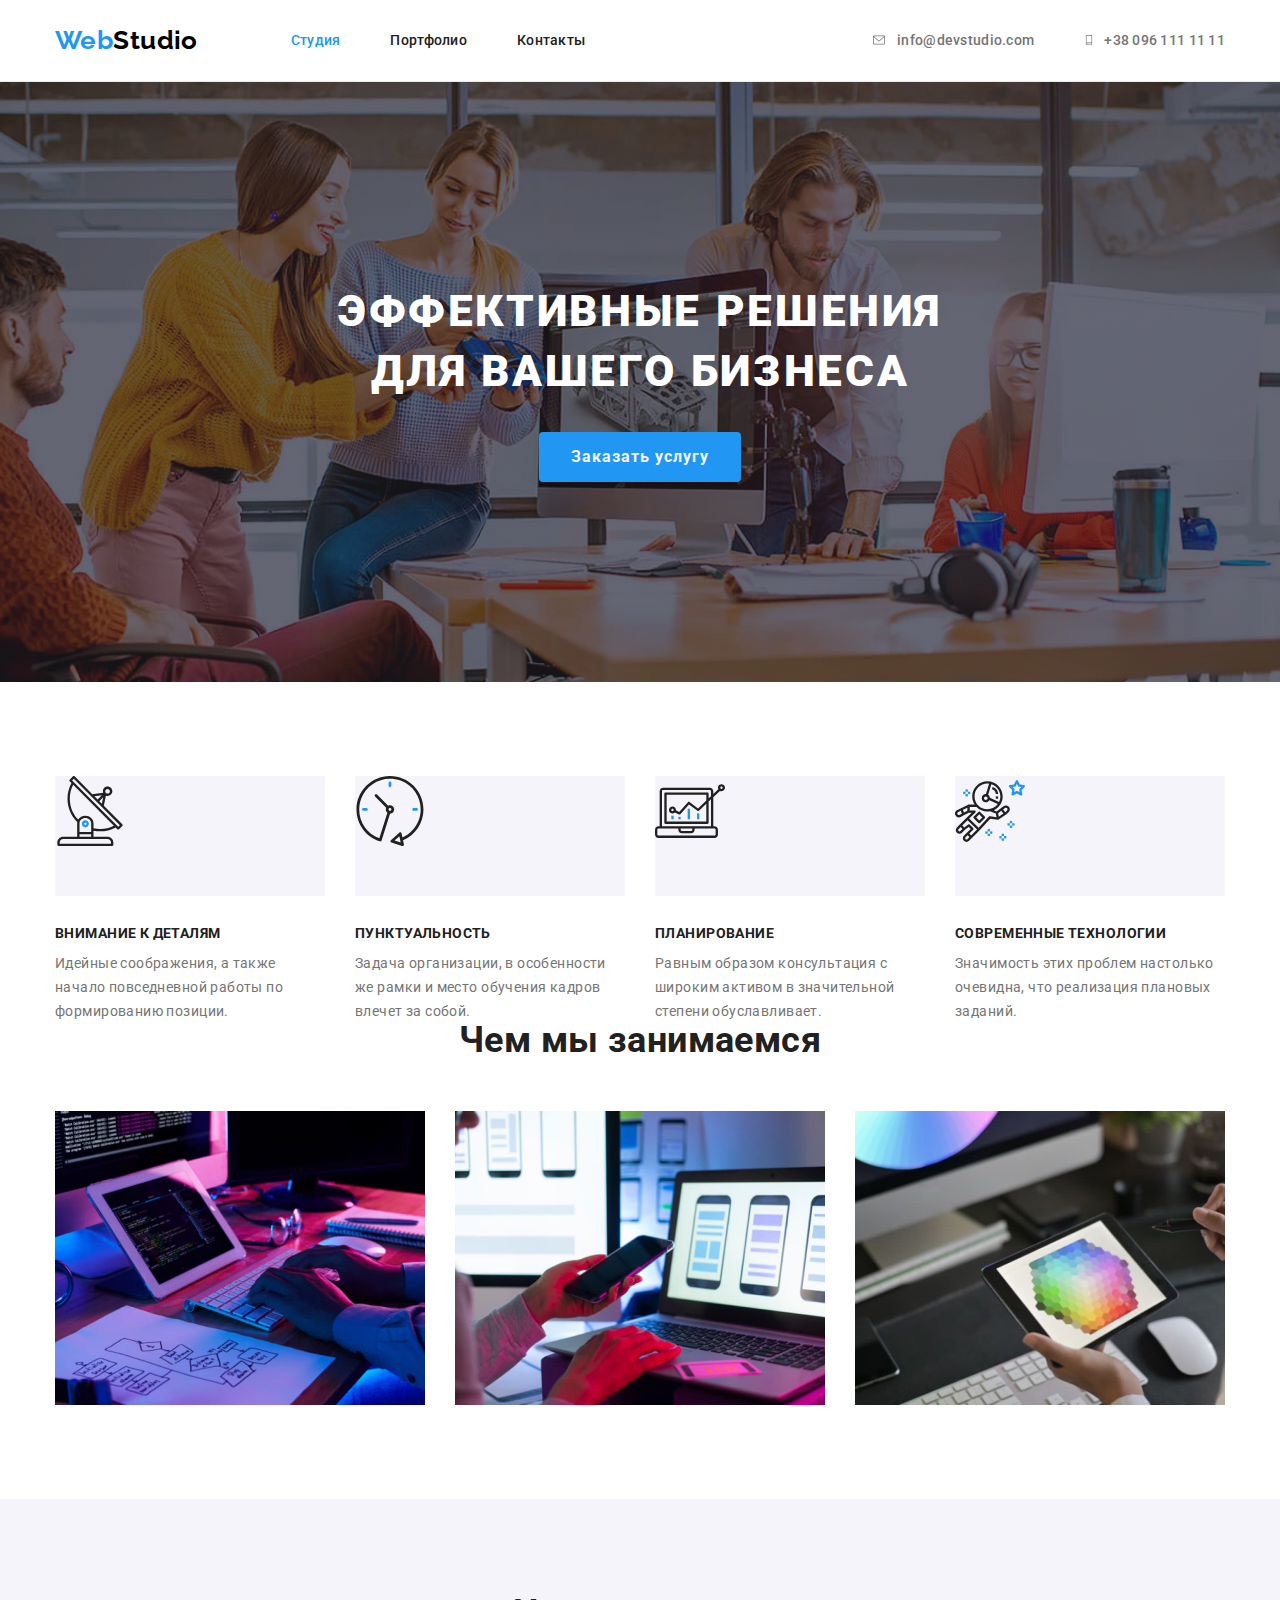
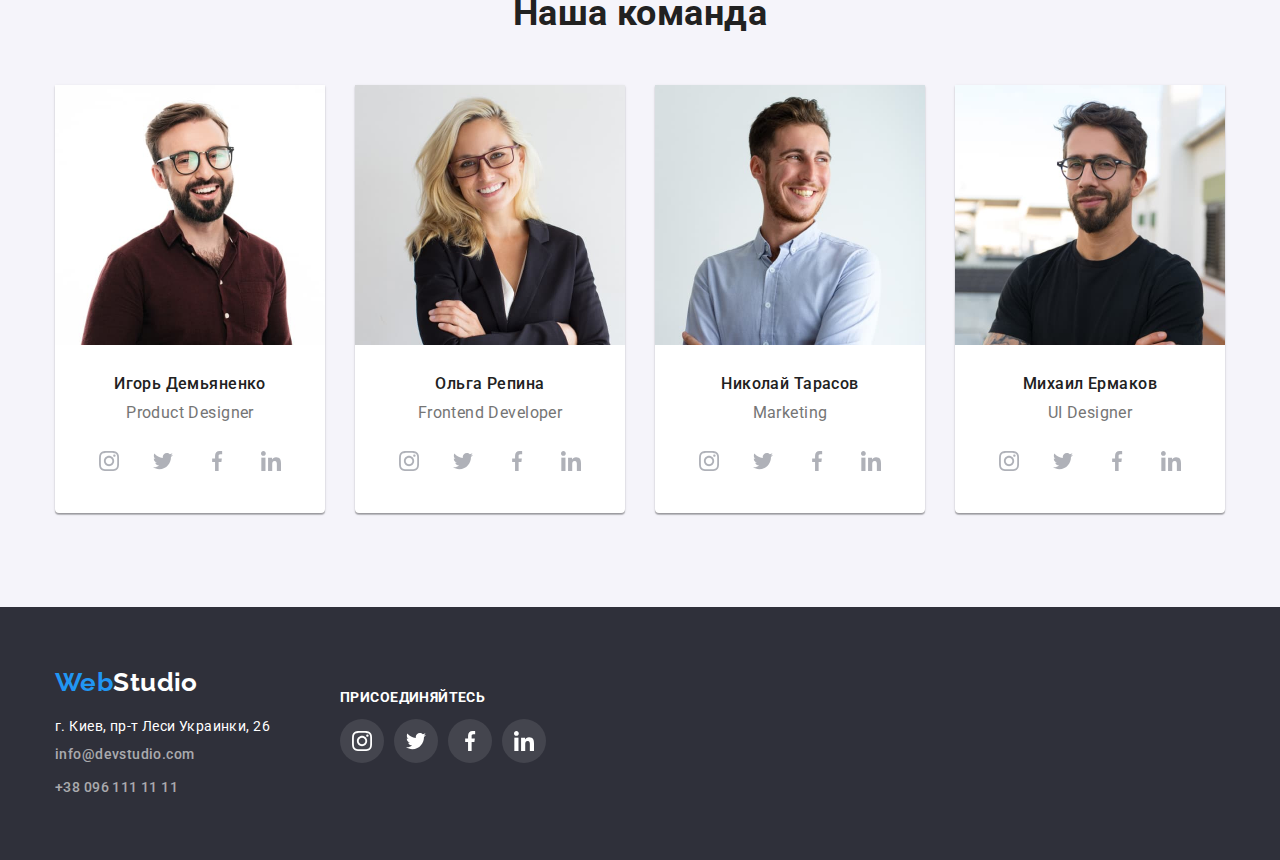
==== index.html @ 2928b344 "add footer social" ====
<!DOCTYPE html>
<html lang="ru">
  <head>
    <meta charset="UTF-8" />
    <meta http-equiv="X-UA-Compatible" content="IE=edge" />
    <meta name="viewport" content="width=device-width, initial-scale=1.0" />
    <title>WebStudio</title>
    <link rel="stylesheet" href="./css/modern-normalize.css" />
    <link rel="stylesheet" href="./css/styles.css" />
    <link rel="preconnect" href="https://fonts.googleapis.com" />
    <link rel="preconnect" href="https://fonts.gstatic.com" crossorigin />
    <link
      href="https://fonts.googleapis.com/css2?family=Raleway:wght@700&family=Roboto:wght@400;500;700;900&display=swap"
      rel="stylesheet"
    />
  </head>
  <body>
    <header class="header-section">
      <div class="header-container">
        <nav class="header-nav-site">
          <a class="main-logo" lang="en" href="./index.html"
            ><span class="logo-color">Web</span>Studio</a
          >
          <ul class="header-list nav-list list">
            <li class="nav-item">
              <a class="nav-link active" href="./index.html">Студия</a></li>
            <li class="nav-item">
              <a class="nav-link" href="./portfolio.html">Портфолио</a></li>
            <li class="nav-item">
              <a class="nav-link" href="">Контакты</a></li>
          </ul>
        </nav>
        <ul class="header-list contact-nav list">
          <li class="contact-item">
           
            <a class="contact-nav-link mail" href="mailto:info@devstudio.com"
              > <svg class="mail-item">
                <use class="mail-link" href="./images/icons.svg#envelope"></use>
              </svg>info@devstudio.com</a
            >
          </li>
          <li class="contact-item">
           
            <a class="contact-nav-link tel" href="tel:+380961111111"
              > <svg class="tel-item">
                <use class="tel-link" href="./images/icons.svg#smartphone"></use>
              </svg>+38 096 111 11 11</a
            >
          </li>
        </ul>
      </div>
    </header>
    <main>
      <section class="hero-section">
        <div class="container ">
          <h1 class="text-transform hero">
            Эффективные решения для вашего бизнеса
          </h1>
          <button class="hero-button" type="button">Заказать услугу</button>
        </div>
      </section>
      <section class="section">
         <div class="container section-description">
        
           <h2 class="visually-hidden">Особенности</h2>
           <ul class="description-item list-whot-can list">
            <li class="description-list icon-antena">
              <svg  class="description-item">
                <use class="description-icon" href="./images/icons.svg#antenna" width="70px" height="70px"></use>
              </svg>
              <h3 class="text-title">Внимание к деталям</h3>
              <p class="text-description icon-antena">
                Идейные соображения, а также начало повседневной работы по
                формированию позиции.
              </p>
            </li>
            <li class="description-list">
              <svg class="description-item">
                <use class="description-icon" href="./images/icons.svg#clock" width="70px" height="70px"></use>
              </svg class="description-item">
              <h3 class="text-title">Пунктуальность</h3>
              <p class="text-description">
                Задача организации, в особенности же рамки и место обучения
                кадров влечет за собой.
              </p>
            </li>
            <li class="description-list">
              <svg class="description-item">
                <use class="description-icon" href="./images/icons.svg#diagram" width="70px" height="70px"></use>
              </svg>
              <h3 class="text-title">Планирование</h3>
              <p class="text-description">
                Равным образом консультация с широким активом в значительной
                степени обуславливает.
              </p>
            </li>
            <li class="description-list">
              <svg class="description-item">
                <use class="description-icon" href="./images/icons.svg#astronaut" width="70px" height="70px"></use>
              </svg>
              <h3 class="text-title">Современные технологии</h3>
              <p class="text-description">
                Значимость этих проблем настолько очевидна, что реализация
                плановых заданий.
              </p>
            </li>
          </ul>
        </div>
      </section>
      <section class="section section-workcom">
          <div class="container">
        <h2 class="title-workcom title">Чем мы занимаемся</h2>
          <ul class="list-workcom list">
            <li>
              <img
                src="./images/about-programer.jpg"
                alt="программист работает в офисе"
                width="370"
                height="294"
              />
            </li>
            <li>
              <img
                src="./images/about-ui-designers.jpg"
                alt="веб-дизайнеры разрабатывают интерфейс для смартфонов"
                width="370"
                height="294"
              />
            </li>
            <li>
              <img
                src="./images/about-web-design.jpg"
                alt="веб-дизайнер выбирает цвет"
                width="370"
                height="294"
              />
            </li>
          </ul>
        </div>
      </section>
      <section class="section section-command">
        <div class="container">
          <h2 class="title-workcom title">Наша команда</h2>
          <ul class="list-workcom list">
            <li class="workcom">
              <img
                src="./images/Igor-Demyanenko.jpg"
                alt="Игорь Демьяненко - Дизайнер продукта"
                width="270"
                height="260"
              />
              <div class="name-prof">
                <h3 class="name">Игорь Демьяненко</h3>
                <p class="prof" lang="en">Product Designer</p>
                <ul class="social-list">
                  <li class="social-lis-items list">
                    <a href="http://instagram.com" class="social-list-link">
                      <svg class="social-list-icon">
                        <use href="./images/icons.svg#instagram">
                        </use>
                      </svg>
                    </a>
                  </li>
                  <li class="social-lis-items list">
                    <a href="http://twitter.com" class="social-list-link">
                      <svg class="social-list-icon">
                        <use href="./images/icons.svg#twitter"></use>
                      </svg>
                    </a>
                  </li>
                  <li class="social-lis-items list">
                    <a href="http://facebook.com" class="social-list-link">
                      <svg class="social-list-icon">
                        <use href="./images/icons.svg#facebook"></use>
                      </svg>
                    </a>
                  </li>
                  <li class="social-lis-items list">
                    <a href="http://linkedin.com" class="social-list-link">
                      <svg class="social-list-icon">
                        <use href="./images/icons.svg#linkedin"></use>
                      </svg>
                    </a>
                  </li>
                </ul>
              </div>
            </li>
            <li class="workcom">
              <img
                src="./images/Olga-Repina.jpg"
                alt="Ольга Репина - Фронтенд-разработчик"
                width="270"
                height="260"
              />
              <div class="name-prof">
                <h3 class="name">Ольга Репина</h3>
                <p class="prof" lang="en">Frontend Developer</p>
                <ul class="social-list">
                  <li class="social-lis-items list">
                    <a href="http://instagram.com" class="social-list-link">
                      <svg class="social-list-icon">
                        <use href="./images/icons.svg#instagram">
                        </use>
                      </svg>
                    </a>
                  </li>
                  <li class="social-lis-items list">
                    <a href="http://twitter.com" class="social-list-link">
                      <svg class="social-list-icon">
                        <use href="./images/icons.svg#twitter"></use>
                      </svg>
                    </a>
                  </li>
                  <li class="social-lis-items list">
                    <a href="http://facebook.com" class="social-list-link">
                      <svg class="social-list-icon">
                        <use href="./images/icons.svg#facebook"></use>
                      </svg>
                    </a>
                  </li>
                  <li class="social-lis-items list">
                    <a href="http://linkedin.com" class="social-list-link">
                      <svg class="social-list-icon">
                        <use href="./images/icons.svg#linkedin"></use>
                      </svg>
                    </a>
                  </li>
                </ul>
              </div>
            </li>
            <li class="workcom">
              <img
                src="./images/Nikolai-Tarasov.jpg"
                alt="Николай Тарасов - Маркетинг"
                width="270"
                height="260"
              />
              <div class="name-prof">
                <h3 class="name">Николай Тарасов</h3>
                <p class="prof" lang="en">Marketing</p>
                <ul class="social-list">
                  <li class="social-lis-items list">
                    <a href="http://instagram.com" class="social-list-link">
                      <svg class="social-list-icon">
                        <use href="./images/icons.svg#instagram">
                        </use>
                      </svg>
                    </a>
                  </li>
                  <li class="social-lis-items list">
                    <a href="http://twitter.com" class="social-list-link">
                      <svg class="social-list-icon">
                        <use href="./images/icons.svg#twitter"></use>
                      </svg>
                    </a>
                  </li>
                  <li class="social-lis-items list">
                    <a href="http://facebook.com" class="social-list-link">
                      <svg class="social-list-icon">
                        <use href="./images/icons.svg#facebook"></use>
                      </svg>
                    </a>
                  </li>
                  <li class="social-lis-items list">
                    <a href="http://linkedin.com" class="social-list-link">
                      <svg class="social-list-icon">
                        <use href="./images/icons.svg#linkedin"></use>
                      </svg>
                    </a>
                  </li>
                </ul>
              </div>
            </li>
            <li class="workcom">
              <img
                src="./images/Mikhail-Ermakov.jpg"
                alt="Михаил Ермаков - Дизайнер пользовательского интерфейса "
                width="270"
                height="260"
              />
              <div class="name-prof">
                <h3 class="name">Михаил Ермаков</h3>
                <p class="prof" lang="en">UI Designer</p>
                <ul class="social-list">
                  <li class="social-list-items list">
                    <a href="http://instagram.com" class="social-list-link">
                      <svg class="social-list-icon">
                        <use href="./images/icons.svg#instagram">
                        </use>
                      </svg>
                    </a>
                  </li>
                  <li class="social-list-items list">
                    <a href="http://twitter.com" class="social-list-link">
                      <svg class="social-list-icon">
                        <use href="./images/icons.svg#twitter"></use>
                      </svg>
                    </a>
                  </li>
                  <li class="social-list-items list">
                    <a href="http://facebook.com" class="social-list-link">
                      <svg class="social-list-icon">
                        <use href="./images/icons.svg#facebook"></use>
                      </svg>
                    </a>
                  </li>
                  <li class="social-list-items list">
                    <a href="http://linkedin.com" class="social-list-link">
                      <svg class="social-list-icon">
                        <use href="./images/icons.svg#linkedin"></use>
                      </svg>
                    </a>
                  </li>
                </ul>
              </div>
            </li>
          </ul>
        </div>
      </section>
    </main>
    <footer class="footer-section">
      <div class="container footer-container">
        <div class="footer-contact" >
          <a class="footer-logo" lang="en" href="./index.html"
          ><span class="logo-color">Web</span>Studio</a>
           <address class="contact">
             <ul class="list">
              <li class="footer-contact-item">
              <a
                class="gps-footer-link"
                href="https://goo.gl/maps/VRm5s5utbLu2678L6"
                target="_blank"
                rel="noopener nofollow noreferrer"
                >г. Киев, пр-т Леси Украинки, 26</a>
              </li>
            <li class="footer-contact-item">
              <a class="contact-footer-link" href="mailto:info@devstudio.com"
                >info@devstudio.com</a
              >
            </li>
            <li class="footer-contact-item">
              <a class="contact-footer-link" href="tel:+380961111111"
                >+38 096 111 11 11</a
              >
            </li>
          </ul>
        </address>
        </div>
        <div class="footer-conect">
         <p class="footer-conect-title">присоединяйтесь</p>
         <ul class="footer-social-list">
          <li class="social-list-items list">
            <a href="http://instagram.com" class="footer-social-list-link">
              <svg class="social-list-icon">
                <use href="./images/icons.svg#instagram">
                </use>
              </svg>
            </a>
          </li>
          <li class="social-list-items list">
            <a href="http://twitter.com" class="footer-social-list-link">
              <svg class="social-list-icon">
                <use href="./images/icons.svg#twitter"></use>
              </svg>
            </a>
          </li>
          <li class="social-list-items list">
            <a href="http://facebook.com" class="footer-social-list-link">
              <svg class="social-list-icon">
                <use href="./images/icons.svg#facebook"></use>
              </svg>
            </a>
          </li>
          <li class="social-lits-items list">
            <a href="http://linkedin.com" class="footer-social-list-link">
              <svg class="social-list-icon">
                <use href="./images/icons.svg#linkedin"></use>
              </svg>
            </a>
          </li>
         </ul>
        </div>
      </div>
    </footer>
  </body>
</html>
---- css/styles.css ----
:root {
  /*Fonts*/
  --main-font-family: "Roboto", sans-serif;

  /*Colors*/
  --main-dark-color: #000;
  --main-light-color: #fff;
  --current-color: #2196f3;
  --main-color: #757575;
  --secondary-color: #212121;
  --background-dark-color: #2f303a;
  --background-light-color: #e5e5e5;
  --backgronud-button-color: #f5f4fa;
  --button-hero-hover-color: #188ce8;
  --header-border-color: #ececec;
  --social-icon-color: #afb1b8;
}

body {
  font-family: var(--main-font-family);
  font-size: 14px;
  letter-spacing: 0.03em;
  color: var(--main-color);
  background-color: var(--main-light-color);
}

h1,
h2,
h3,
h4,
h5,
h6,
p {
  margin: 0;
}

img {
  display: block;
  max-width: 100%;
  height: auto;
}

address {
  font-style: normal;
}

/* li {
  list-style: none;
} */

.list {
  list-style: none;
  padding-left: 0px;
  margin: 0;
}

a {
  text-decoration: none;
  color: inherit;
}

.container {
  width: 1200px;
  padding-left: 15px;
  padding-right: 15px;
  margin: 0 auto;
}

.section {
  padding-top: 94px;
  padding-bottom: 94px;
}

h1 {
  color: var(--main-light-color);
  font-weight: 900;
  font-size: 44px;
  line-height: 1.36;
}

button {
  padding: 6px 22px;
  font-weight: 500;
  font-size: 16px;
  line-height: 1.62;
  letter-spacing: 0.03em;
  border: none;
  background-color: var(--backgronud-button-color);
  border-radius: 4px;
  cursor: pointer;
}

.button:hover,
.button:focus {
  color: var(--main-light-color);
  background-color: var(--current-color);
  box-shadow: 0px 3px 1px rgba(0, 0, 0, 0.1), 0px 1px 2px rgba(0, 0, 0, 0.08),
    0px 2px 2px rgba(0, 0, 0, 0.12);
}

.header-container {
  display: flex;
  flex-direction: row;
  text-align: center;
  align-items: center;
  width: 1200px;
  padding-left: 15px;
  padding-right: 15px;
  margin: 0 auto;
}

.nav-link {
  font-weight: 500;
  line-height: 1.14;
  letter-spacing: 0.02em;
  color: var(--secondary-color);
}

.nav-item + .nav-item {
  margin-left: 50px;
}

.nav-link:hover,
.nav-link:focus {
  color: var(--current-color);
}

.active {
  color: var(--current-color);
}
.contact-nav-link {
  display: flex;
  align-items: center;
  font-weight: 500;
  line-height: 1.14;
  letter-spacing: 0.02em;
  color: var(--main-color);
}

.contact-nav-link:hover,
.contact-nav-link:focus {
  color: var(--current-color);
}

.mail-item {
  fill: currentcolor;
  width: 16px;
  height: 12px;
}

.mail-item {
  fill: currentColor;
  width: 16px;
  height: 12px;
  margin-right: 10px;
}

.tel-link {
}

.tel-item {
  fill: currentColor;
  width: 10px;
  height: 12px;
  margin-right: 10px;
}

.contact-footer-link {
  font-weight: 500;
  line-height: 1.71;
  color: rgba(255, 255, 255, 0.6);
}

.contact-footer-link:hover,
.contact-footer-link:focus {
  color: var(--current-color);
  fill: var(--current-color);
}

.header-nav-site {
  margin-right: auto;
  display: flex;
  align-items: center;
}

.contact-nav {
  display: flex;
  flex-direction: row;
}

.main-logo {
  color: var(--main-dark-color);
  font-family: "Raleway";
  font-style: normal;
  font-size: 26px;
  font-weight: 700;
  line-height: 1.19;
  text-align: center;
  padding: 0;
  margin-right: 93px;
}

.contact-item {
  /* display: flex;
   */
}

.contact-item + .contact-item {
  margin-left: 50px;
}

.footer-logo {
  font-family: "Raleway";
  font-style: normal;
  font-weight: 700;
  font-size: 26px;
  line-height: 1.19;
  color: var(--main-light-color);
  display: block;
  margin-bottom: 20px;
}

.footer-contact-item {
  display: block;
}

.footer-contact-item:not(:last-child) {
  margin-bottom: 9px;
}

.logo-color {
  color: var(--current-color);
  text-align: center;
  padding: 0;
}

.list-whot-can {
  display: flex;
  flex-direction: row;
}

.portfolio-item {
  width: 370px;
  border: 1px solid rgba(238, 238, 238, 1);
}

.hero-button {
  min-width: 200px;
  font-weight: 700;
  line-height: 1.88;
  letter-spacing: 0.06em;
  padding: 10px 32px;
  color: var(--backgronud-button-color);
  background-color: var(--current-color);
  box-shadow: 0px 4px 4px rgba(0, 0, 0, 0.15);
  outline: 0;
}

.hero-button:hover,
.hero-button:focus {
  color: var(--main-dark-color);
  background-color: var(--button-hero-hover-color);
}

.header-list {
  display: flex;
  align-items: center;
  justify-content: center;
  padding-top: 32px;
  padding-bottom: 32px;
}

.description-item {
  display: flex;
  gap: 30px;
  width: 270px;
  height: 120px;
  background-color: #f5f4fa;
  margin-bottom: 30px;
}

.list-workcom {
  display: flex;
  gap: 30px;
}

.list-work {
  display: flex;
  flex-wrap: wrap;
  gap: 30px;
  /* margin: 0;
  padding: 0;
  
  background-color: var(--main-light-color); */
}

.gps-footer-link {
  display: block;
  margin-bottom: 9px;
  color: var(--main-light-color);
}

.gps-footer-link:hover,
.gps-footer-link:focus {
  color: var(--current-color);
}

.text-title {
  font-weight: 700;
  font-size: 14px;
  line-height: 1.14;
  text-transform: uppercase;
  color: var(--secondary-color);
  margin-bottom: 10px;
}

.text-description {
  font-weight: 400;
  font-size: 14px;
  line-height: 1.71;
  color: var(--main-color);
}

.description-list {
  display: block;
  gap: 30px;
}

.text-transform {
  text-transform: uppercase;
}

.title-workcom {
  font-weight: 700;
  font-size: 36px;
  line-height: 1.16;
  color: var(--secondary-color);
  text-align: center;
}

.hero {
  width: 696px;
  margin: 0 auto;
  margin-bottom: 30px;
  font-weight: 900;
  font-size: 44px;
  line-height: 1.36;
  letter-spacing: 0.06em;
  text-align: center;
}

.hero-section {
  padding-top: 200px;
  padding-bottom: 200px;
  background-color: var(--background-dark-color);
  text-align: center;
  background-color: #c4c4c4;
  background-image: linear-gradient(
      rgba(47, 48, 58, 0.4),
      rgba(47, 48, 58, 0.4)
    ),
    url(../images/hero-img.jpg);
  background-position: center;
  background-repeat: no-repeat;
  background-clip: padding-box;
  background-size: 1600px 600px;
}

.header-section {
  border-bottom: 1px solid var(--header-border-color);
}

.section-workcom {
  padding-top: 0px;
}

.list-buttons {
  margin-top: 0;
  margin-left: auto;
  margin-right: auto;
  padding: 0;
  margin-bottom: 50px;
  gap: 8px;
  display: flex;
  justify-content: center;
}

.description-icon {
  /* width: 270px;
height: 120px; */
  align-items: center;
}

.section-work {
  background-color: var(--main-light-color);
}

.section-command {
  background-color: var(--backgronud-button-color);
}

.footer-section {
  display: flex;
  padding: 60px 0;
  background-color: var(--background-dark-color);
}

.name {
  margin-bottom: 10px;
  font-weight: 500;
  font-size: 16px;
  line-height: 1.18;
  color: var(--secondary-color);
}

.prof {
  font-weight: 400;
  font-size: 16px;
  line-height: 1.18;
  color: var(--main-color);
  margin-bottom: 16px;
}

.name-prof {
  padding-top: 30px;
  padding-bottom: 30px;
  text-align: center;
}

.social-list {
  display: flex;
  justify-content: center;
  gap: 10px;
  padding-left: 0;
}

.social-list-icon {
  width: 20px;
  height: 20px;
}

.social-list-link {
  display: flex;
  align-items: center;
  justify-content: center;
  width: 44px;
  height: 44px;
  border-radius: 50%;
  fill: var(--social-icon-color);
  background-color: #ffffff;
}

.social-list-link:hover,
.social-list-link:focus,
.footer-social-list-link:hover,
.footer-social-list-link:focus  {
  fill: var(--main-light-color);
  background-color: var(--current-color);
}

.visually-hidden {
  position: absolute;
  width: 1px;
  height: 1px;
  margin: -1px;
  border: 0;
  padding: 0;

  white-space: nowrap;
  clip-path: inset(100%);
  clip: rect(0 0 0 0);
  overflow: hidden;
}

.portfolio-content {
  padding: 20px 24px;
}

.portfolio-title {
  margin-bottom: 4px;
  font-weight: 700;
  font-size: 18px;
  letter-spacing: 0.06em;
  line-height: 2;
  color: var(--secondary-color);
}

.portfolio-name {
  font-weight: 400;
  font-size: 16px;
  line-height: 1.88;
  color: var(--main-color);
}

.contact {
  font-style: normal;
}

.title {
  margin-bottom: 50px;
}

.workcom {
  width: 270px;
  background: #ffffff;
  /* material shadow v1 */

  box-shadow: 0px 1px 3px rgba(0, 0, 0, 0.12), 0px 1px 1px rgba(0, 0, 0, 0.14),
    0px 2px 1px rgba(0, 0, 0, 0.2);
  border-radius: 0px 0px 4px 4px;
}

.footer-conect {
  display: block;
}

.footer-conect-title {
  text-transform: uppercase;
  color: var(--main-light-color);
  font-weight: 700;
  letter-spacing: 0.03em;
}

.footer-social-list {
  display: flex;
  gap: 10px;
  padding: 0;
}

.footer-container {
  display: flex;
  align-items: center;
}
.footer-contact {
  margin-right: 70px;

}
.footer-social-list-link {
  display: flex;
  align-items: center;
  justify-content: center;
  width: 44px;
  height: 44px;
  border-radius: 50%;
  fill: var(--main-light-color);
  background: rgba(255, 255, 255, 0.1);
}
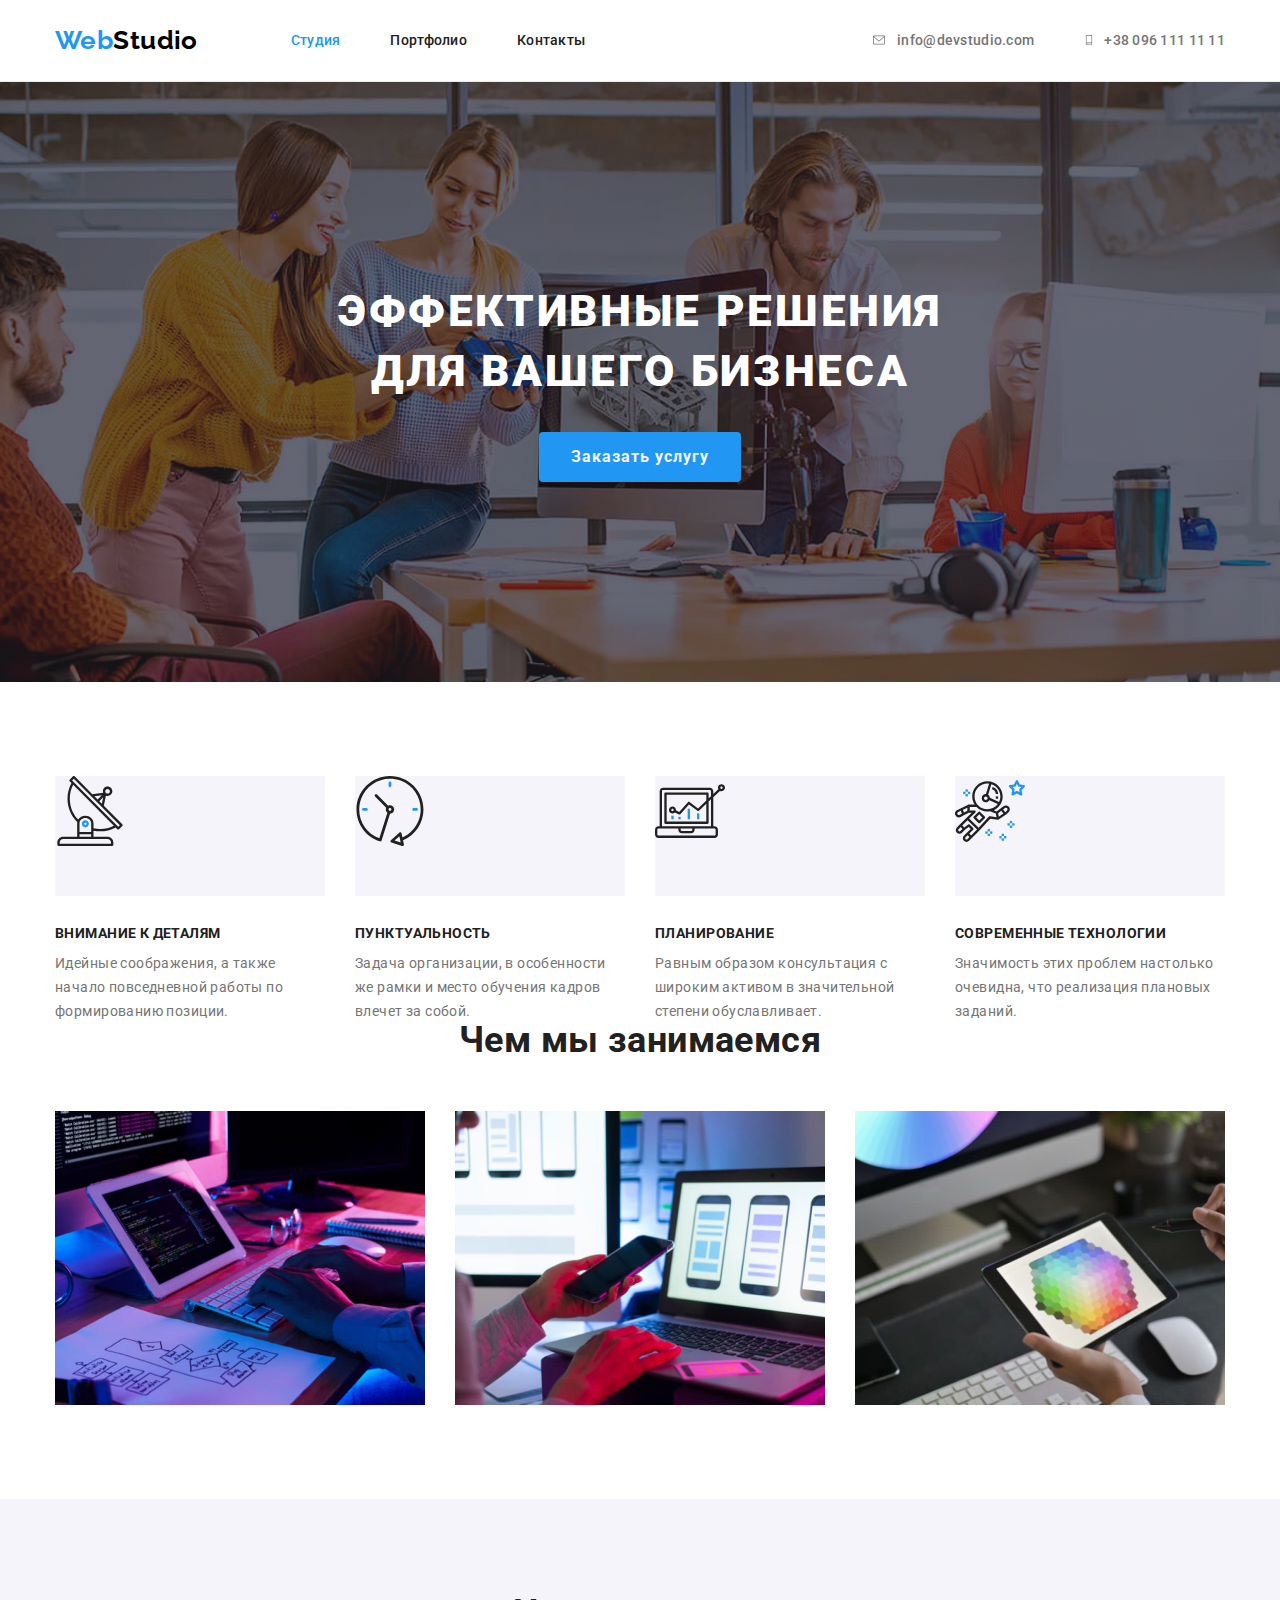
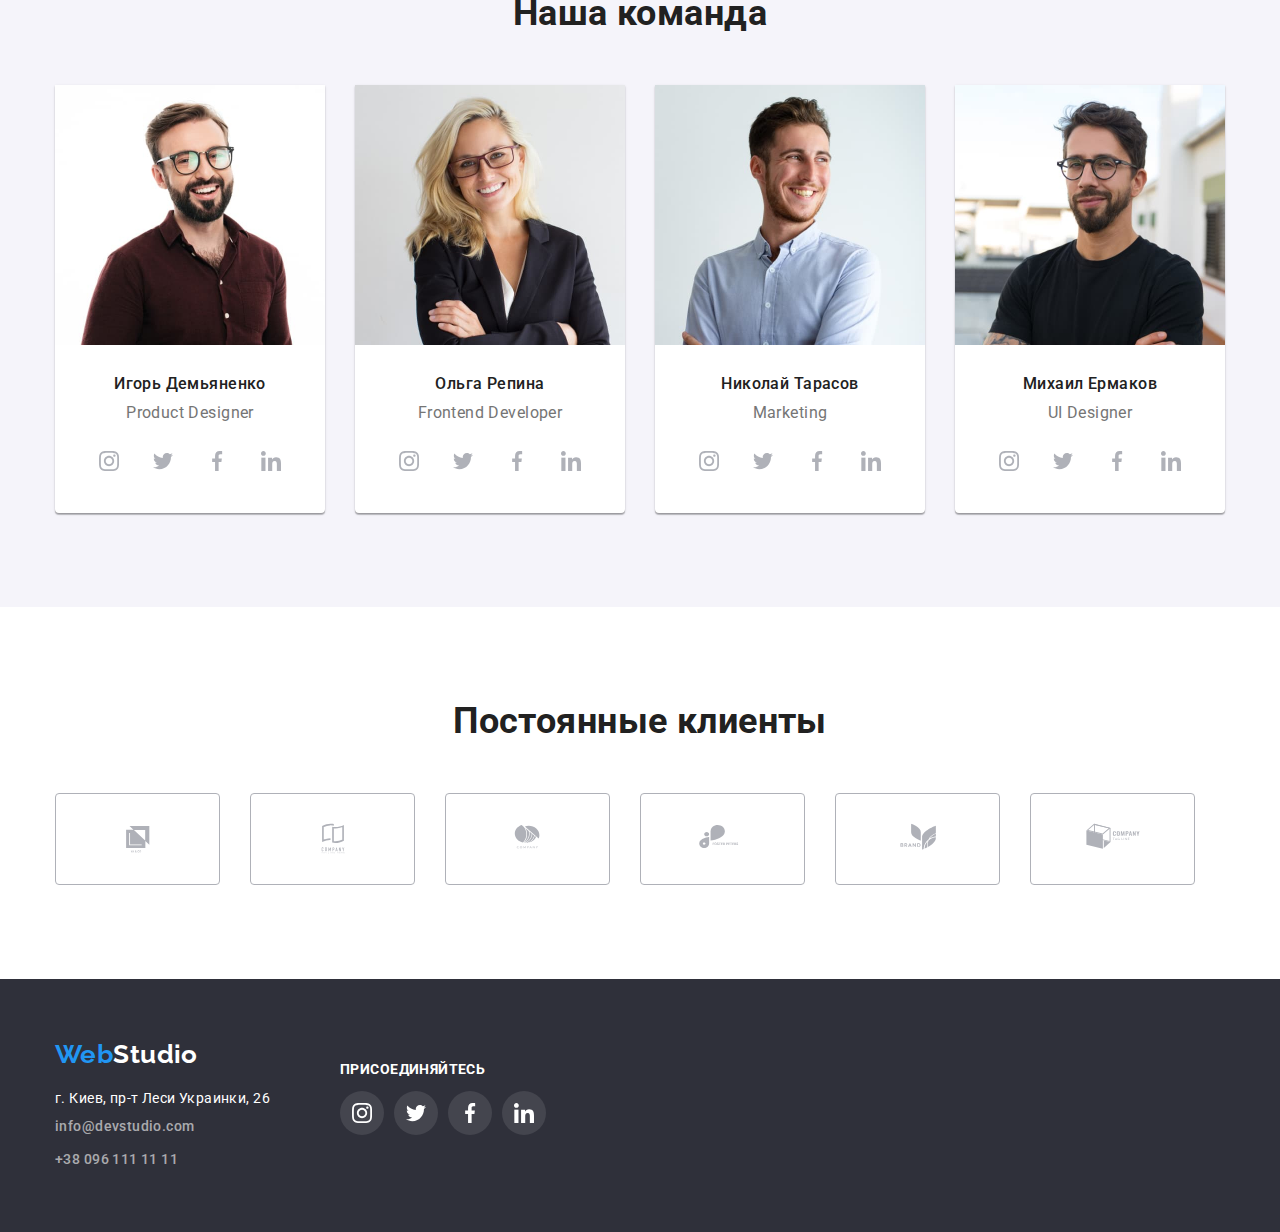
==== commit bcb0efb3: "add hover portfolio" ====
--- a/index.html
+++ b/index.html
@@ -77,7 +77,7 @@
             <li class="description-list">
               <svg class="description-item">
                 <use class="description-icon" href="./images/icons.svg#clock" width="70px" height="70px"></use>
-              </svg class="description-item">
+              </svg>
               <h3 class="text-title">Пунктуальность</h3>
               <p class="text-description">
                 Задача организации, в особенности же рамки и место обучения
@@ -314,6 +314,65 @@
                 </ul>
               </div>
             </li>
+          </ul>
+        </div>
+      </section>
+      <section class="section clients">
+        <div class="container">
+          <h2 class="clients-text title">Постоянные клиенты</h2>
+          <ul class="clients-list list">
+            <li class="clients-item">
+              <!-- <a href="#" class="clients-link"> -->
+                <svg class="clients-icon" width="106" height="60">
+              <use href="./images/icons.svg#company-1" >
+              </use>
+            </svg>
+          <!-- </a> -->
+        </li>
+            <li class="clients-item">
+              <!-- <a href="#" class="clients-link"> -->
+                <svg class="clients-icon" width="106" height="60">
+                <use href="./images/icons.svg#company-2">
+                  </use>
+            </svg>
+          <!-- </a> -->
+        </li>
+            <li class="clients-item">
+              <a href="#" class="clients-link">
+                <svg class="clients-icon" width="106" height="60">
+              <use href="./images/icons.svg#company-3">
+
+              </use>
+            </svg>
+          </a>
+        </li>
+            <li class="clients-item">
+              <a href="#" class="clients-link">
+                <svg class="clients-icon" width="106" height="60">
+              <use href="./images/icons.svg#company-4">
+
+              </use>
+            </svg>
+          </a>
+        </li>
+            <li class="clients-item">
+              <a href="#" class="clients-link">
+                <svg class="clients-icon" width="106" height="60">
+              <use href="./images/icons.svg#company-5">
+
+              </use>
+            </svg>
+          </a>
+        </li>
+            <li class="clients-item">
+              <a href="#" class="clients-link">
+                <svg class="clients-icon" width="106" height="60">
+              <use href="./images/icons.svg#company-6">
+
+              </use>
+            </svg>
+          </a>
+        </li>
           </ul>
         </div>
       </section>
--- a/css/styles.css
+++ b/css/styles.css
@@ -155,8 +155,8 @@
   margin-right: 10px;
 }
 
-.tel-link {
-}
+/* .tel-link {
+} */
 
 .tel-item {
   fill: currentColor;
@@ -200,10 +200,10 @@
   margin-right: 93px;
 }
 
-.contact-item {
-  /* display: flex;
-   */
-}
+/* .contact-item {
+  display: flex;
+  
+} */
 
 .contact-item + .contact-item {
   margin-left: 50px;
@@ -292,6 +292,10 @@
   padding: 0;
   
   background-color: var(--main-light-color); */
+}
+.portfolio-item:hover,
+.portfolio-item:focus {
+  box-shadow: 0px 1px 1px rgba(0, 0, 0, 0.12), 0px 4px 4px rgba(0, 0, 0, 0.06), 1px 4px 6px rgba(0, 0, 0, 0.16);
 }
 
 .gps-footer-link {
@@ -497,6 +501,11 @@
 }
 
 .title {
+  font-weight: 700;
+  font-size: 36px;
+  line-height: 1.16;
+  color: var(--secondary-color);
+  text-align: center;
   margin-bottom: 50px;
 }
 
@@ -546,3 +555,38 @@
   background: rgba(255, 255, 255, 0.1);
 }
 
+.clients-list {
+  display: flex; 
+}
+
+
+
+
+
+.clients-item {
+  display: flex;
+  align-items: center;
+  justify-content: center;
+  width: 170px;
+  height: 92px;
+  border: 1px solid var(--social-icon-color);
+  border-radius: 4px;
+  fill: var(--social-icon-color);
+ 
+} 
+
+.clients-item:nth-last-child(n){
+  margin-right: 30px;
+}
+
+.clients-item:hover,
+.clients-item:focus {
+  fill: var(--current-color);
+  border: 1px solid var(--current-color);
+
+}
+.clients-link {
+
+
+
+}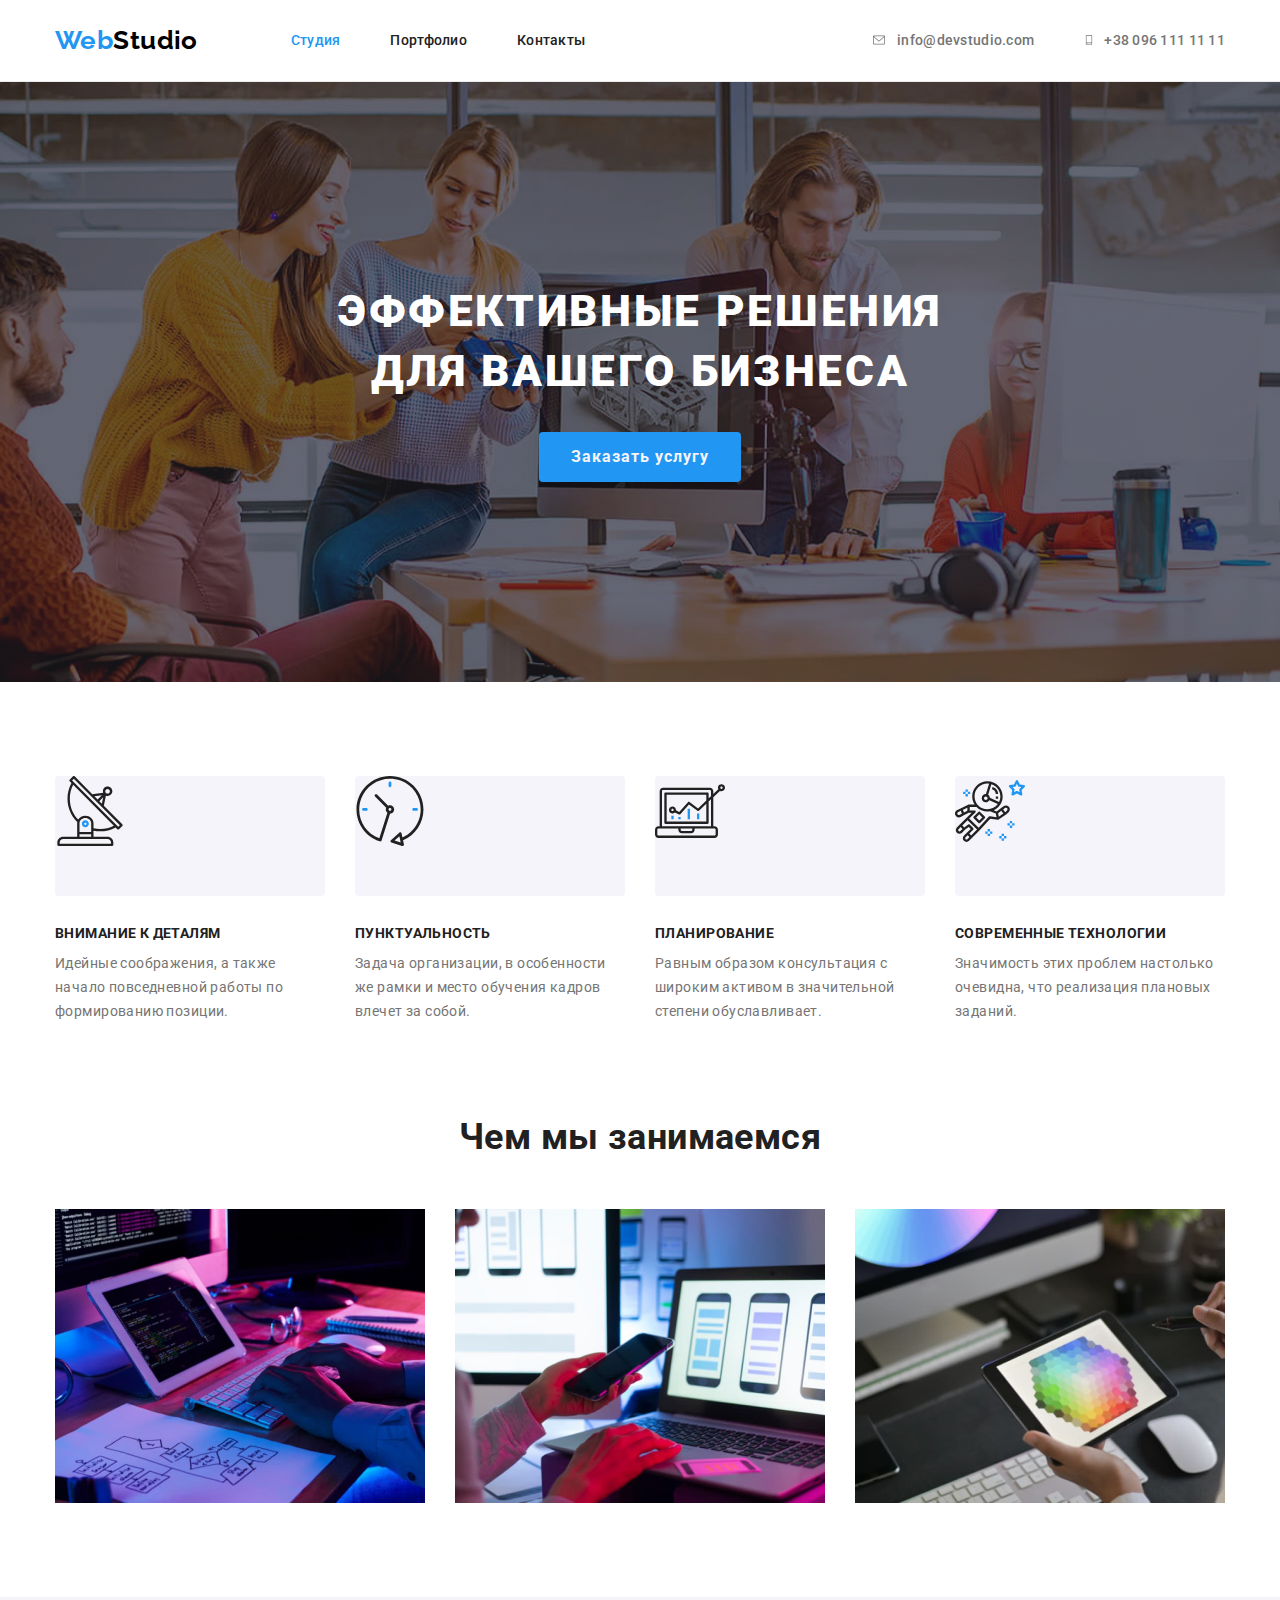
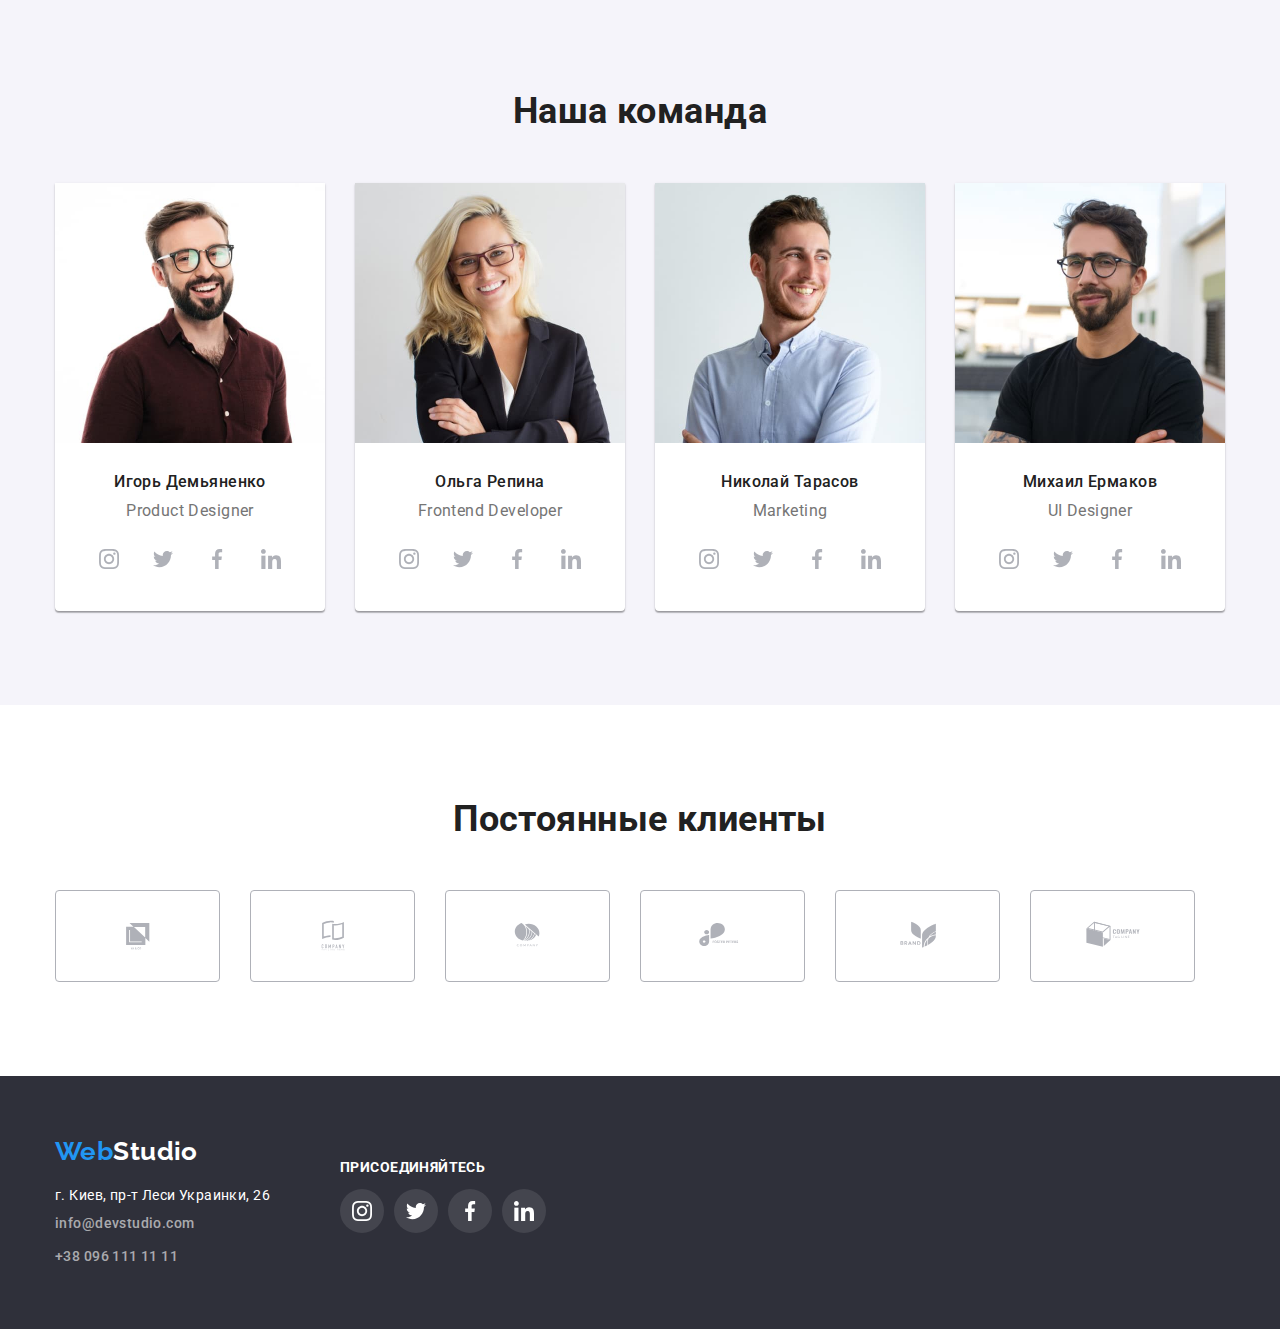
==== commit 7f8320c0: "edit icons" ====
--- a/index.html
+++ b/index.html
@@ -60,50 +60,51 @@
         </div>
       </section>
       <section class="section">
-         <div class="container section-description">
-        
+         <div class="container">        
            <h2 class="visually-hidden">Особенности</h2>
-           <ul class="description-item list-whot-can list">
-            <li class="description-list icon-antena">
-              <svg  class="description-item">
-                <use class="description-icon" href="./images/icons.svg#antenna" width="70px" height="70px"></use>
-              </svg>
-              <h3 class="text-title">Внимание к деталям</h3>
-              <p class="text-description icon-antena">
+             <ul class="description-item list-whot-can list">
+              <li class="description-list">
+              
+                <svg  class="description-icon">
+                <use class="description-ico" href="./images/icons.svg#antenna" width="70px" height="70px"></use>
+                </svg>
+                <h3 class="text-title">Внимание к деталям</h3>
+                <p class="text-description">
                 Идейные соображения, а также начало повседневной работы по
                 формированию позиции.
-              </p>
-            </li>
-            <li class="description-list">
-              <svg class="description-item">
-                <use class="description-icon" href="./images/icons.svg#clock" width="70px" height="70px"></use>
-              </svg>
-              <h3 class="text-title">Пунктуальность</h3>
-              <p class="text-description">
+                </p>
+           
+             </li>
+             <li class="description-list">
+                <svg class="description-icon">
+                <use class="description-ico" href="./images/icons.svg#clock" width="70px" height="70px"></use>
+                </svg>
+                <h3 class="text-title">Пунктуальность</h3>
+                <p class="text-description">
                 Задача организации, в особенности же рамки и место обучения
                 кадров влечет за собой.
-              </p>
-            </li>
-            <li class="description-list">
-              <svg class="description-item">
-                <use class="description-icon" href="./images/icons.svg#diagram" width="70px" height="70px"></use>
-              </svg>
-              <h3 class="text-title">Планирование</h3>
-              <p class="text-description">
+                </p>
+              </li>
+              <li class="description-list">
+                <svg class="description-icon">
+                <use class="description-ico" href="./images/icons.svg#diagram" width="70px" height="70px"></use>
+                </svg>
+                <h3 class="text-title">Планирование</h3>
+                <p class="text-description">
                 Равным образом консультация с широким активом в значительной
                 степени обуславливает.
-              </p>
-            </li>
-            <li class="description-list">
-              <svg class="description-item">
-                <use class="description-icon" href="./images/icons.svg#astronaut" width="70px" height="70px"></use>
-              </svg>
-              <h3 class="text-title">Современные технологии</h3>
-              <p class="text-description">
+                </p>
+              </li>
+              <li class="description-list">
+                <svg class="description-icon">
+                <use class="description-ico" href="./images/icons.svg#astronaut" width="70px" height="70px"></use>
+                </svg>
+                <h3 class="text-title">Современные технологии</h3>
+                <p class="text-description">
                 Значимость этих проблем настолько очевидна, что реализация
                 плановых заданий.
-              </p>
-            </li>
+                </p>
+              </li>
           </ul>
         </div>
       </section>
@@ -153,7 +154,7 @@
                 <h3 class="name">Игорь Демьяненко</h3>
                 <p class="prof" lang="en">Product Designer</p>
                 <ul class="social-list">
-                  <li class="social-lis-items list">
+                  <li class="social-list-items list">
                     <a href="http://instagram.com" class="social-list-link">
                       <svg class="social-list-icon">
                         <use href="./images/icons.svg#instagram">
@@ -161,21 +162,21 @@
                       </svg>
                     </a>
                   </li>
-                  <li class="social-lis-items list">
+                  <li class="social-list-items list">
                     <a href="http://twitter.com" class="social-list-link">
                       <svg class="social-list-icon">
                         <use href="./images/icons.svg#twitter"></use>
                       </svg>
                     </a>
                   </li>
-                  <li class="social-lis-items list">
+                  <li class="social-list-items list">
                     <a href="http://facebook.com" class="social-list-link">
                       <svg class="social-list-icon">
                         <use href="./images/icons.svg#facebook"></use>
                       </svg>
                     </a>
                   </li>
-                  <li class="social-lis-items list">
+                  <li class="social-list-items list">
                     <a href="http://linkedin.com" class="social-list-link">
                       <svg class="social-list-icon">
                         <use href="./images/icons.svg#linkedin"></use>
@@ -196,7 +197,7 @@
                 <h3 class="name">Ольга Репина</h3>
                 <p class="prof" lang="en">Frontend Developer</p>
                 <ul class="social-list">
-                  <li class="social-lis-items list">
+                  <li class="social-list-items list">
                     <a href="http://instagram.com" class="social-list-link">
                       <svg class="social-list-icon">
                         <use href="./images/icons.svg#instagram">
@@ -204,21 +205,21 @@
                       </svg>
                     </a>
                   </li>
-                  <li class="social-lis-items list">
+                  <li class="social-list-items list">
                     <a href="http://twitter.com" class="social-list-link">
                       <svg class="social-list-icon">
                         <use href="./images/icons.svg#twitter"></use>
                       </svg>
                     </a>
                   </li>
-                  <li class="social-lis-items list">
+                  <li class="social-list-items list">
                     <a href="http://facebook.com" class="social-list-link">
                       <svg class="social-list-icon">
                         <use href="./images/icons.svg#facebook"></use>
                       </svg>
                     </a>
                   </li>
-                  <li class="social-lis-items list">
+                  <li class="social-list-items list">
                     <a href="http://linkedin.com" class="social-list-link">
                       <svg class="social-list-icon">
                         <use href="./images/icons.svg#linkedin"></use>
@@ -239,7 +240,7 @@
                 <h3 class="name">Николай Тарасов</h3>
                 <p class="prof" lang="en">Marketing</p>
                 <ul class="social-list">
-                  <li class="social-lis-items list">
+                  <li class="social-list-items list">
                     <a href="http://instagram.com" class="social-list-link">
                       <svg class="social-list-icon">
                         <use href="./images/icons.svg#instagram">
@@ -247,21 +248,21 @@
                       </svg>
                     </a>
                   </li>
-                  <li class="social-lis-items list">
+                  <li class="social-list-items list">
                     <a href="http://twitter.com" class="social-list-link">
                       <svg class="social-list-icon">
                         <use href="./images/icons.svg#twitter"></use>
                       </svg>
                     </a>
                   </li>
-                  <li class="social-lis-items list">
+                  <li class="social-list-items list">
                     <a href="http://facebook.com" class="social-list-link">
                       <svg class="social-list-icon">
                         <use href="./images/icons.svg#facebook"></use>
                       </svg>
                     </a>
                   </li>
-                  <li class="social-lis-items list">
+                  <li class="social-list-items list">
                     <a href="http://linkedin.com" class="social-list-link">
                       <svg class="social-list-icon">
                         <use href="./images/icons.svg#linkedin"></use>
--- a/css/styles.css
+++ b/css/styles.css
@@ -50,7 +50,7 @@
 
 .list {
   list-style: none;
-  padding-left: 0px;
+  padding-left: 0;
   margin: 0;
 }
 
@@ -234,11 +234,6 @@
   padding: 0;
 }
 
-.list-whot-can {
-  display: flex;
-  flex-direction: row;
-}
-
 .portfolio-item {
   width: 370px;
   border: 1px solid rgba(238, 238, 238, 1);
@@ -272,11 +267,13 @@
 
 .description-item {
   display: flex;
+  /* align-items: center;
+  justify-content: center; */
   gap: 30px;
-  width: 270px;
-  height: 120px;
-  background-color: #f5f4fa;
-  margin-bottom: 30px;
+  /* width: 270px;
+  height: 120px; */
+  /* background-color: #f5f4fa; */
+  /* margin-bottom: 30px; */
 }
 
 .list-workcom {
@@ -295,7 +292,8 @@
 }
 .portfolio-item:hover,
 .portfolio-item:focus {
-  box-shadow: 0px 1px 1px rgba(0, 0, 0, 0.12), 0px 4px 4px rgba(0, 0, 0, 0.06), 1px 4px 6px rgba(0, 0, 0, 0.16);
+  box-shadow: 0px 1px 1px rgba(0, 0, 0, 0.12), 0px 4px 4px rgba(0, 0, 0, 0.06),
+    1px 4px 6px rgba(0, 0, 0, 0.16);
 }
 
 .gps-footer-link {
@@ -310,6 +308,7 @@
 }
 
 .text-title {
+  display: block;
   font-weight: 700;
   font-size: 14px;
   line-height: 1.14;
@@ -319,6 +318,7 @@
 }
 
 .text-description {
+  display: block;
   font-weight: 400;
   font-size: 14px;
   line-height: 1.71;
@@ -326,9 +326,15 @@
 }
 
 .description-list {
-  display: block;
-  gap: 30px;
-}
+ 
+
+  
+}
+/* gap: 30px;
+ /* .list-whot-can {
+  display: flex;
+  flex-direction: row;
+}  */
 
 .text-transform {
   text-transform: uppercase;
@@ -389,10 +395,20 @@
   justify-content: center;
 }
 
+.center {
+
+
+}
+
 .description-icon {
-  /* width: 270px;
-height: 120px; */
-  align-items: center;
+  display: flex;
+  width: 270px;
+  height: 120px;
+  align-items: center;
+  justify-content: center;
+  background-color: var(--backgronud-button-color);
+  border-radius: 4px;
+  margin-bottom: 30px;
 }
 
 .section-work {
@@ -457,7 +473,7 @@
 .social-list-link:hover,
 .social-list-link:focus,
 .footer-social-list-link:hover,
-.footer-social-list-link:focus  {
+.footer-social-list-link:focus {
   fill: var(--main-light-color);
   background-color: var(--current-color);
 }
@@ -542,7 +558,6 @@
 }
 .footer-contact {
   margin-right: 70px;
-
 }
 .footer-social-list-link {
   display: flex;
@@ -556,12 +571,8 @@
 }
 
 .clients-list {
-  display: flex; 
-}
-
-
-
-
+  display: flex;
+}
 
 .clients-item {
   display: flex;
@@ -572,10 +583,9 @@
   border: 1px solid var(--social-icon-color);
   border-radius: 4px;
   fill: var(--social-icon-color);
- 
-} 
-
-.clients-item:nth-last-child(n){
+}
+
+.clients-item:nth-last-child(n) {
   margin-right: 30px;
 }
 
@@ -583,10 +593,9 @@
 .clients-item:focus {
   fill: var(--current-color);
   border: 1px solid var(--current-color);
-
-}
-.clients-link {
-
-
-
-}+}
+/* .clients-link {
+
+
+
+} */
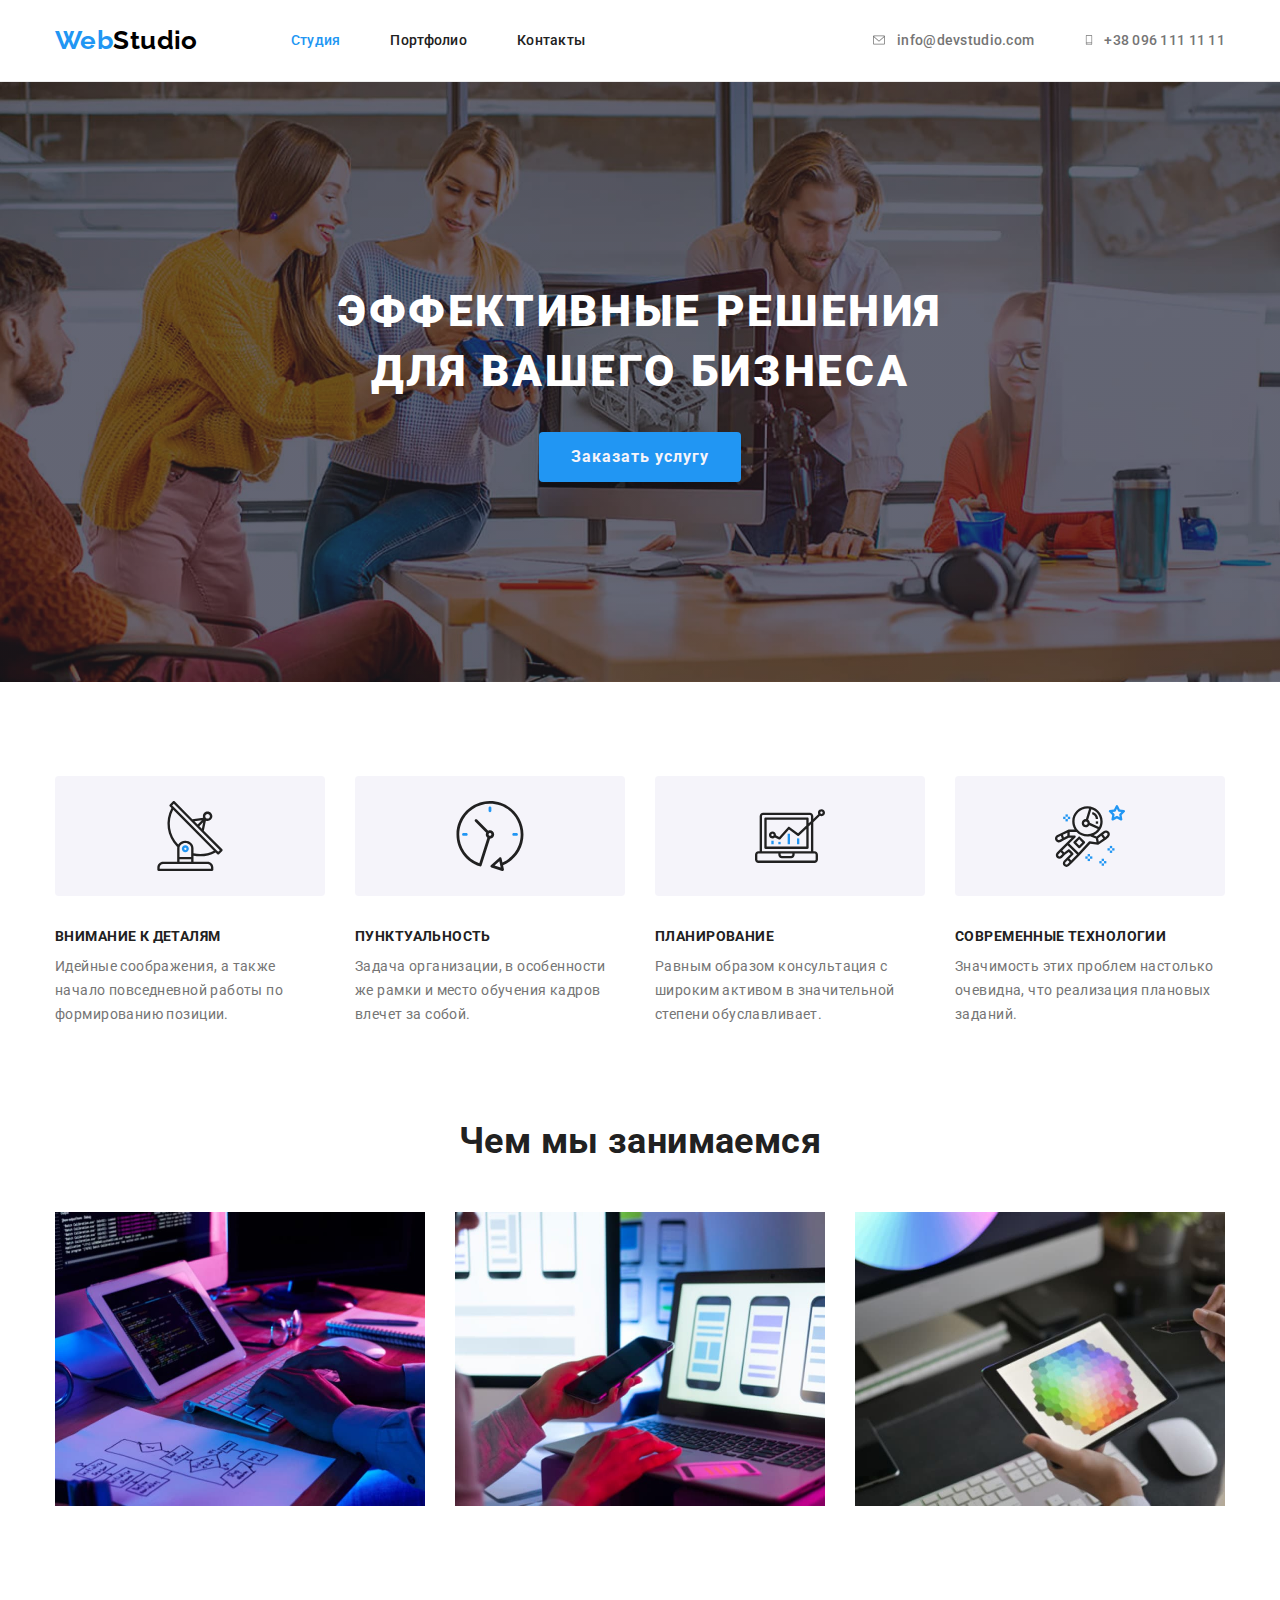
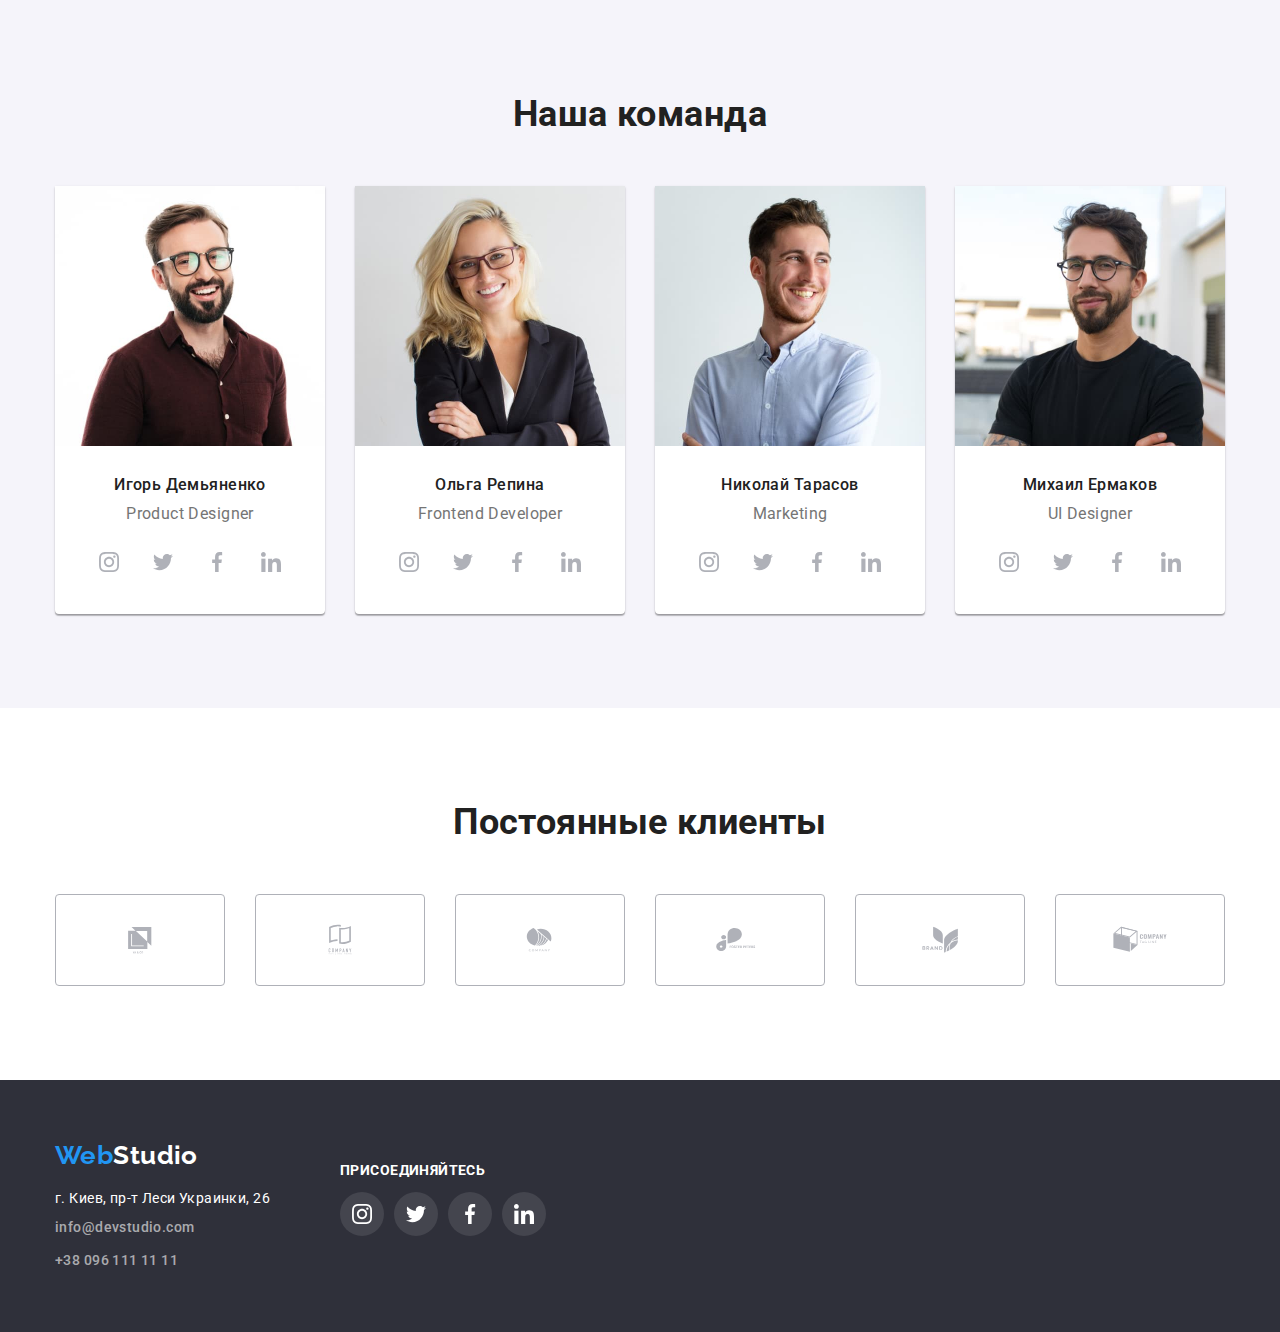
==== commit dea95062: "add icon" ====
--- a/index.html
+++ b/index.html
@@ -65,10 +65,10 @@
              <ul class="description-item list-whot-can list">
               <li class="description-list">
               
-                <svg  class="description-icon">
+                <!-- <svg  class="description-icon">
                 <use class="description-ico" href="./images/icons.svg#antenna" width="70px" height="70px"></use>
-                </svg>
-                <h3 class="text-title">Внимание к деталям</h3>
+                </svg> -->
+                <h3 class="text-title icon">Внимание к деталям</h3>
                 <p class="text-description">
                 Идейные соображения, а также начало повседневной работы по
                 формированию позиции.
@@ -76,9 +76,9 @@
            
              </li>
              <li class="description-list">
-                <svg class="description-icon">
+                <!-- <svg class="description-icon">
                 <use class="description-ico" href="./images/icons.svg#clock" width="70px" height="70px"></use>
-                </svg>
+                </svg> -->
                 <h3 class="text-title">Пунктуальность</h3>
                 <p class="text-description">
                 Задача организации, в особенности же рамки и место обучения
@@ -86,9 +86,9 @@
                 </p>
               </li>
               <li class="description-list">
-                <svg class="description-icon">
+                <!-- <svg class="description-icon">
                 <use class="description-ico" href="./images/icons.svg#diagram" width="70px" height="70px"></use>
-                </svg>
+                </svg> -->
                 <h3 class="text-title">Планирование</h3>
                 <p class="text-description">
                 Равным образом консультация с широким активом в значительной
@@ -96,9 +96,9 @@
                 </p>
               </li>
               <li class="description-list">
-                <svg class="description-icon">
+                <!-- <svg class="description-icon">
                 <use class="description-ico" href="./images/icons.svg#astronaut" width="70px" height="70px"></use>
-                </svg>
+                </svg> -->
                 <h3 class="text-title">Современные технологии</h3>
                 <p class="text-description">
                 Значимость этих проблем настолько очевидна, что реализация
@@ -323,20 +323,20 @@
           <h2 class="clients-text title">Постоянные клиенты</h2>
           <ul class="clients-list list">
             <li class="clients-item">
-              <!-- <a href="#" class="clients-link"> -->
+              <a href="#" class="clients-link">
                 <svg class="clients-icon" width="106" height="60">
               <use href="./images/icons.svg#company-1" >
               </use>
             </svg>
-          <!-- </a> -->
-        </li>
-            <li class="clients-item">
-              <!-- <a href="#" class="clients-link"> -->
+          </a>
+        </li>
+            <li class="clients-item">
+              <a href="#" class="clients-link">
                 <svg class="clients-icon" width="106" height="60">
                 <use href="./images/icons.svg#company-2">
                   </use>
             </svg>
-          <!-- </a> -->
+          </a>
         </li>
             <li class="clients-item">
               <a href="#" class="clients-link">
--- a/css/styles.css
+++ b/css/styles.css
@@ -325,16 +325,37 @@
   color: var(--main-color);
 }
 
-.description-list {
- 
-
-  
-}
-/* gap: 30px;
- /* .list-whot-can {
-  display: flex;
-  flex-direction: row;
-}  */
+
+.description-list::before{
+  margin-bottom: 30px;
+  display: inline-block;
+  content: '';
+  width: 270px;
+  height: 120px;
+  background-color: var(--backgronud-button-color);
+  background-repeat: no-repeat;
+  background-position: center center;
+  border-radius: 4px;
+}
+
+.description-list:nth-child(1):before {
+  content: '';
+  background-image: url(../images/antenna.svg);
+}
+
+.description-list:nth-child(2):before {
+  content: '';
+  background-image: url(../images/clock.svg);
+}
+
+.description-list:nth-child(3):before {
+    content: '';
+    background-image: url(../images/diagram.svg);
+}
+.description-list:nth-child(4):before {
+    content: '';
+    background-image: url(../images/astronaut.svg);}
+
 
 .text-transform {
   text-transform: uppercase;
@@ -395,11 +416,6 @@
   justify-content: center;
 }
 
-.center {
-
-
-}
-
 .description-icon {
   display: flex;
   width: 270px;
@@ -594,8 +610,13 @@
   fill: var(--current-color);
   border: 1px solid var(--current-color);
 }
-/* .clients-link {
-
-
-
-} */
+.clients-link {
+  display: flex;
+  align-items: center;
+  justify-content: center;
+  width: 170px;
+  height: 92px;
+
+
+
+}
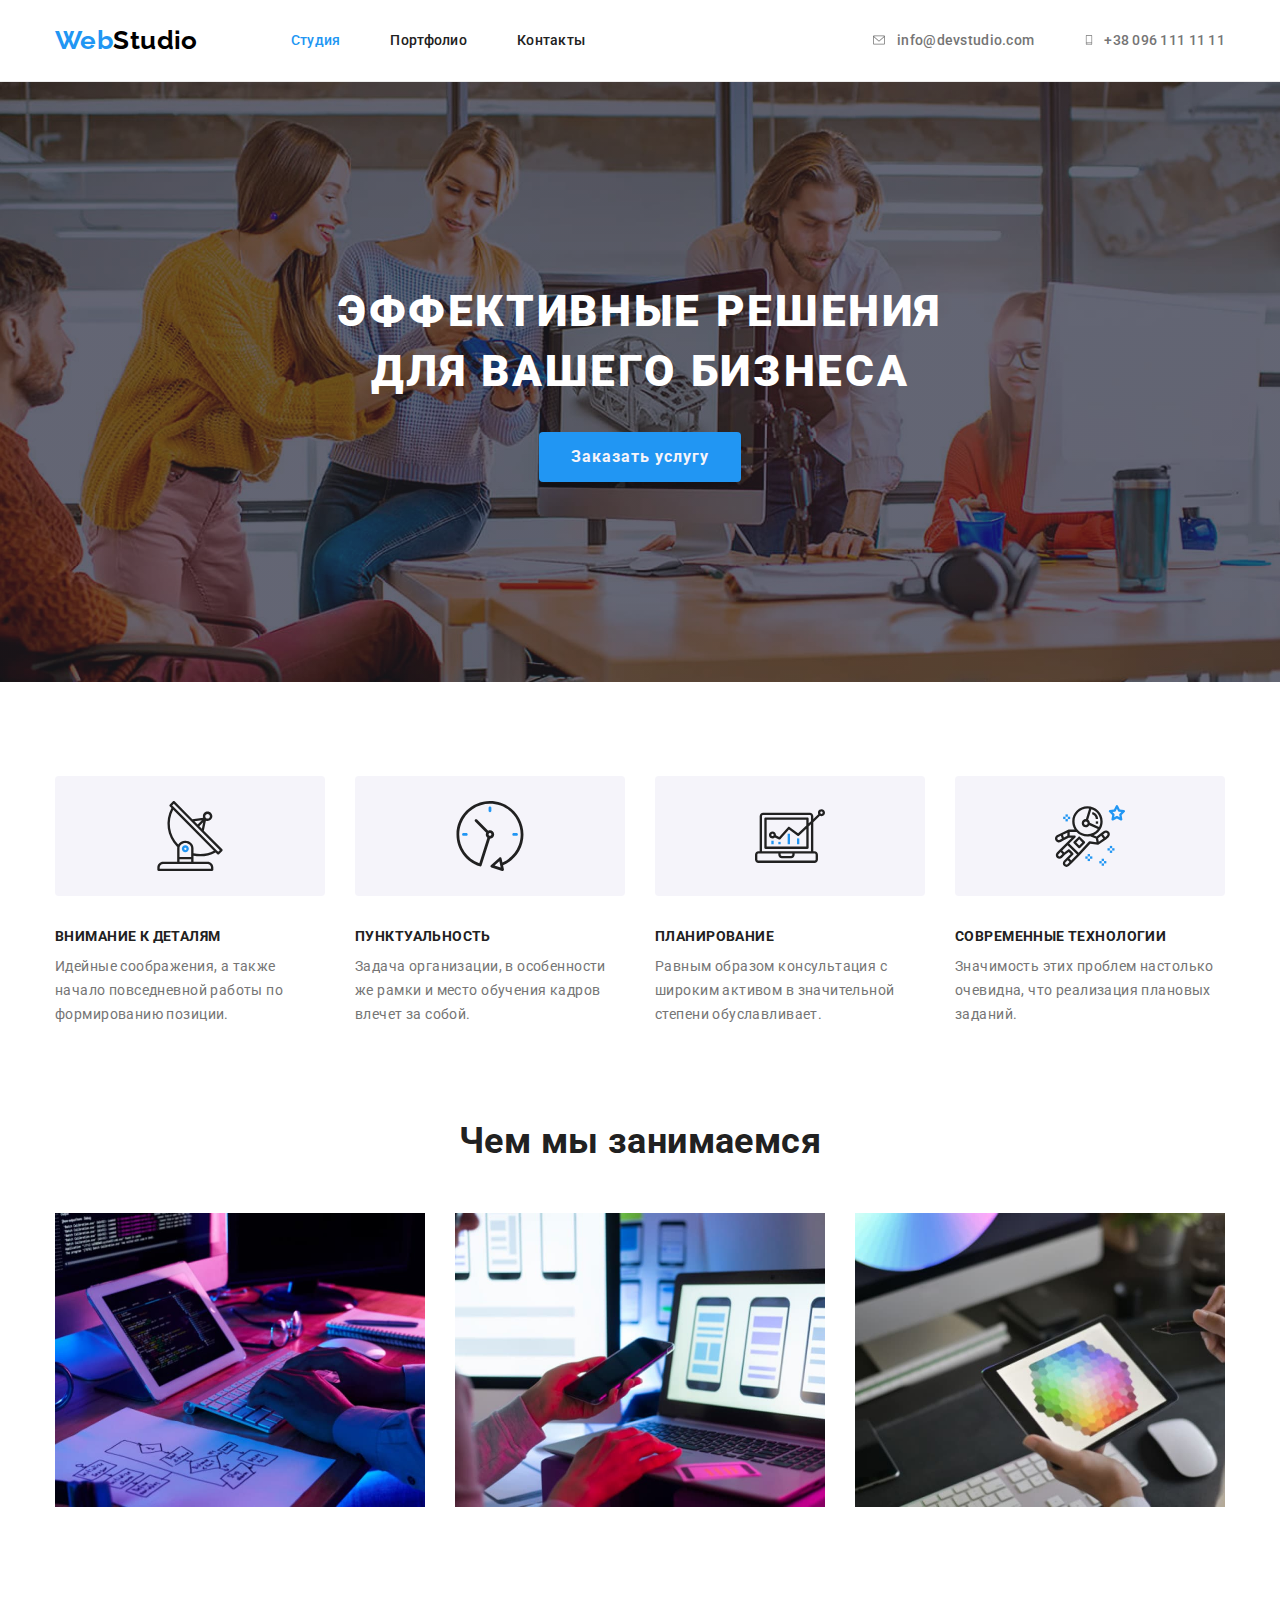
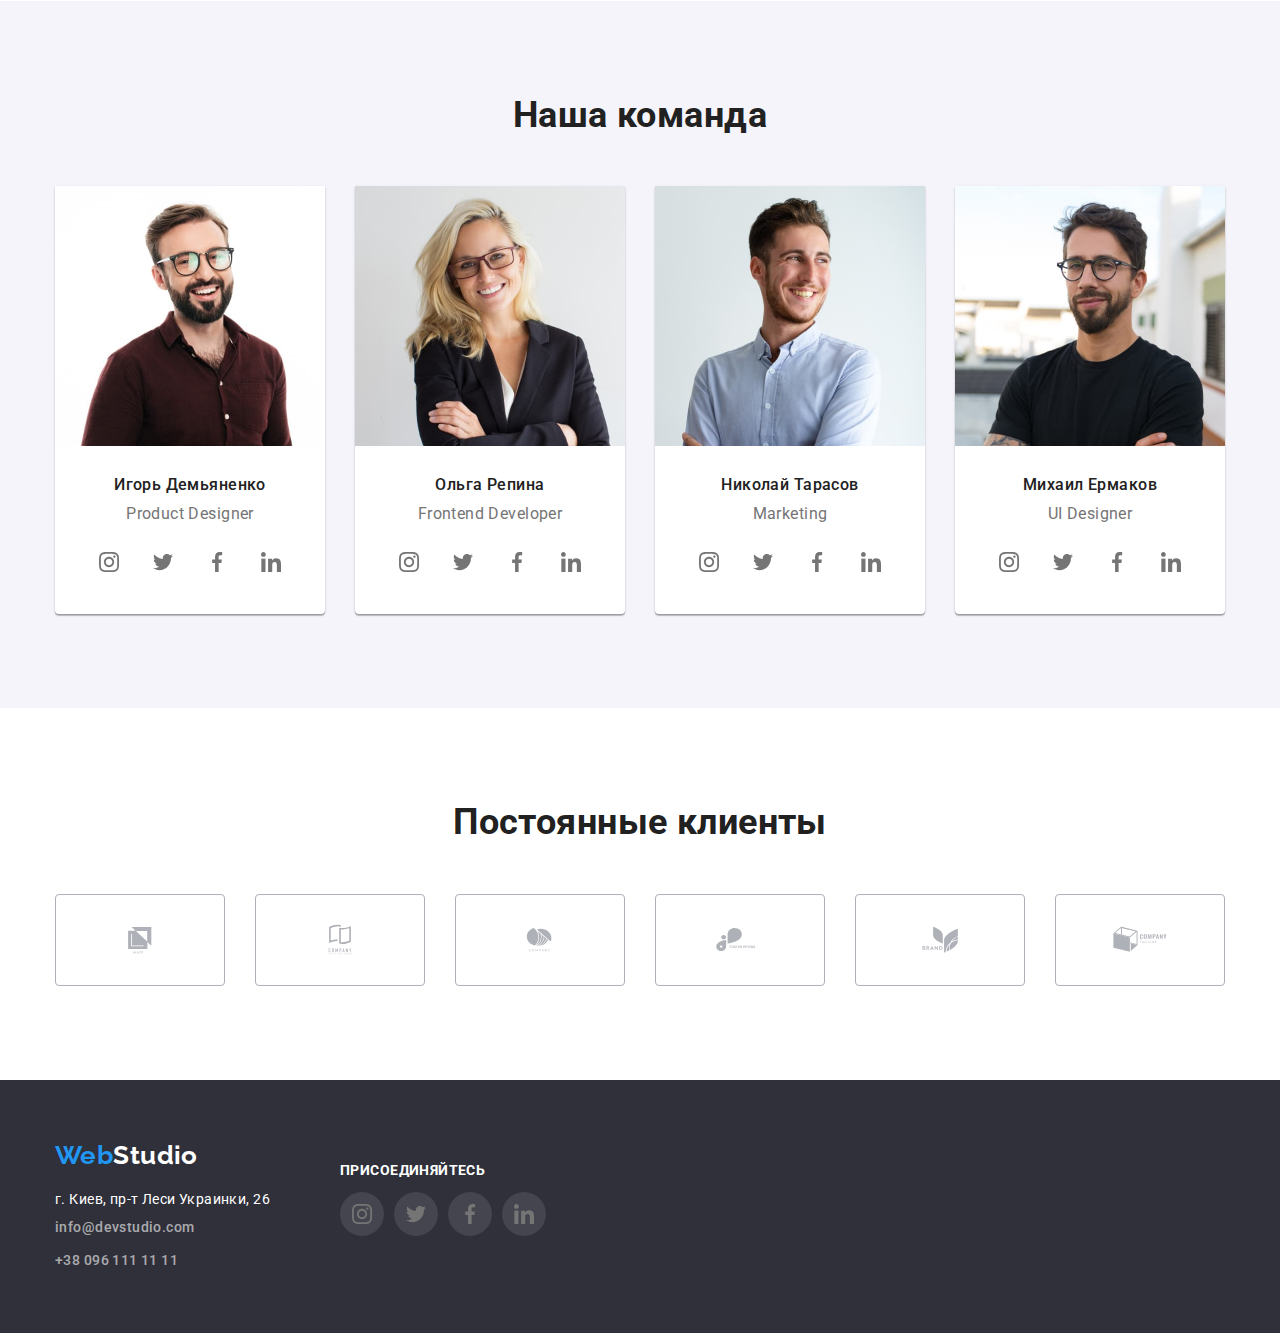
==== commit 4bac2527: "add pravky" ====
--- a/index.html
+++ b/index.html
@@ -5,6 +5,10 @@
     <meta http-equiv="X-UA-Compatible" content="IE=edge" />
     <meta name="viewport" content="width=device-width, initial-scale=1.0" />
     <title>WebStudio</title>
+    <link rel="apple-touch-icon" sizes="180x180" href="./apple-touch-icon.png" />
+    <link rel="icon" type="image/png" sizes="32x32" href="./favicon-32x32.png" />
+    <link rel="icon" type="image/png" sizes="16x16" href="./favicon-16x16.png" />
+    <link rel="manifest" href="/site.webmanifest" />
     <link rel="stylesheet" href="./css/modern-normalize.css" />
     <link rel="stylesheet" href="./css/styles.css" />
     <link rel="preconnect" href="https://fonts.googleapis.com" />
@@ -23,28 +27,35 @@
           >
           <ul class="header-list nav-list list">
             <li class="nav-item">
-              <a class="nav-link active" href="./index.html">Студия</a></li>
+              <a class="nav-link active" href="./index.html">Студия</a>
+            </li>
             <li class="nav-item">
-              <a class="nav-link" href="./portfolio.html">Портфолио</a></li>
+              <a class="nav-link" href="./portfolio.html">Портфолио</a>
+            </li>
             <li class="nav-item">
-              <a class="nav-link" href="">Контакты</a></li>
+              <a class="nav-link" href="">Контакты</a>
+            </li>
           </ul>
         </nav>
         <ul class="header-list contact-nav list">
           <li class="contact-item">
-           
-            <a class="contact-nav-link mail" href="mailto:info@devstudio.com"
-              > <svg class="mail-item">
-                <use class="mail-link" href="./images/icons.svg#envelope"></use>
-              </svg>info@devstudio.com</a
+            <a class="contact-nav-link mail" href="mailto:info@devstudio.com">
+              <svg class="mail-item" width="16" height="12">
+                <use
+                  class="mail-link"
+                  href="./images/icons.svg#envelope"  
+                ></use></svg
+              >info@devstudio.com</a
             >
           </li>
           <li class="contact-item">
-           
-            <a class="contact-nav-link tel" href="tel:+380961111111"
-              > <svg class="tel-item">
-                <use class="tel-link" href="./images/icons.svg#smartphone"></use>
-              </svg>+38 096 111 11 11</a
+            <a class="contact-nav-link tel" href="tel:+380961111111">
+              <svg class="tel-item">
+                <use
+                  class="tel-link"
+                  href="./images/icons.svg#smartphone"
+                ></use></svg
+              >+38 096 111 11 11</a
             >
           </li>
         </ul>
@@ -52,7 +63,7 @@
     </header>
     <main>
       <section class="hero-section">
-        <div class="container ">
+        <div class="container">
           <h1 class="text-transform hero">
             Эффективные решения для вашего бизнеса
           </h1>
@@ -60,57 +71,55 @@
         </div>
       </section>
       <section class="section">
-         <div class="container">        
-           <h2 class="visually-hidden">Особенности</h2>
-             <ul class="description-item list-whot-can list">
-              <li class="description-list">
-              
-                <!-- <svg  class="description-icon">
+        <div class="container">
+          <h2 class="visually-hidden">Особенности</h2>
+          <ul class="description-item list-whot-can list">
+            <li class="description-list">
+              <!-- <svg  class="description-icon">
                 <use class="description-ico" href="./images/icons.svg#antenna" width="70px" height="70px"></use>
                 </svg> -->
-                <h3 class="text-title icon">Внимание к деталям</h3>
-                <p class="text-description">
+              <h3 class="text-title icon">Внимание к деталям</h3>
+              <p class="text-description">
                 Идейные соображения, а также начало повседневной работы по
                 формированию позиции.
-                </p>
-           
-             </li>
-             <li class="description-list">
-                <!-- <svg class="description-icon">
+              </p>
+            </li>
+            <li class="description-list">
+              <!-- <svg class="description-icon">
                 <use class="description-ico" href="./images/icons.svg#clock" width="70px" height="70px"></use>
                 </svg> -->
-                <h3 class="text-title">Пунктуальность</h3>
-                <p class="text-description">
+              <h3 class="text-title">Пунктуальность</h3>
+              <p class="text-description">
                 Задача организации, в особенности же рамки и место обучения
                 кадров влечет за собой.
-                </p>
-              </li>
-              <li class="description-list">
-                <!-- <svg class="description-icon">
+              </p>
+            </li>
+            <li class="description-list">
+              <!-- <svg class="description-icon">
                 <use class="description-ico" href="./images/icons.svg#diagram" width="70px" height="70px"></use>
                 </svg> -->
-                <h3 class="text-title">Планирование</h3>
-                <p class="text-description">
+              <h3 class="text-title">Планирование</h3>
+              <p class="text-description">
                 Равным образом консультация с широким активом в значительной
                 степени обуславливает.
-                </p>
-              </li>
-              <li class="description-list">
-                <!-- <svg class="description-icon">
+              </p>
+            </li>
+            <li class="description-list">
+              <!-- <svg class="description-icon">
                 <use class="description-ico" href="./images/icons.svg#astronaut" width="70px" height="70px"></use>
                 </svg> -->
-                <h3 class="text-title">Современные технологии</h3>
-                <p class="text-description">
+              <h3 class="text-title">Современные технологии</h3>
+              <p class="text-description">
                 Значимость этих проблем настолько очевидна, что реализация
                 плановых заданий.
-                </p>
-              </li>
+              </p>
+            </li>
           </ul>
         </div>
       </section>
       <section class="section section-workcom">
-          <div class="container">
-        <h2 class="title-workcom title">Чем мы занимаемся</h2>
+        <div class="container">
+          <h2 class="title-workcom title">Чем мы занимаемся</h2>
           <ul class="list-workcom list">
             <li>
               <img
@@ -157,8 +166,7 @@
                   <li class="social-list-items list">
                     <a href="http://instagram.com" class="social-list-link">
                       <svg class="social-list-icon">
-                        <use href="./images/icons.svg#instagram">
-                        </use>
+                        <use href="./images/icons.svg#instagram"></use>
                       </svg>
                     </a>
                   </li>
@@ -200,8 +208,7 @@
                   <li class="social-list-items list">
                     <a href="http://instagram.com" class="social-list-link">
                       <svg class="social-list-icon">
-                        <use href="./images/icons.svg#instagram">
-                        </use>
+                        <use href="./images/icons.svg#instagram"></use>
                       </svg>
                     </a>
                   </li>
@@ -243,8 +250,7 @@
                   <li class="social-list-items list">
                     <a href="http://instagram.com" class="social-list-link">
                       <svg class="social-list-icon">
-                        <use href="./images/icons.svg#instagram">
-                        </use>
+                        <use href="./images/icons.svg#instagram"></use>
                       </svg>
                     </a>
                   </li>
@@ -286,8 +292,7 @@
                   <li class="social-list-items list">
                     <a href="http://instagram.com" class="social-list-link">
                       <svg class="social-list-icon">
-                        <use href="./images/icons.svg#instagram">
-                        </use>
+                        <use href="./images/icons.svg#instagram"></use>
                       </svg>
                     </a>
                   </li>
@@ -325,120 +330,111 @@
             <li class="clients-item">
               <a href="#" class="clients-link">
                 <svg class="clients-icon" width="106" height="60">
-              <use href="./images/icons.svg#company-1" >
-              </use>
-            </svg>
-          </a>
-        </li>
-            <li class="clients-item">
-              <a href="#" class="clients-link">
-                <svg class="clients-icon" width="106" height="60">
-                <use href="./images/icons.svg#company-2">
-                  </use>
-            </svg>
-          </a>
-        </li>
-            <li class="clients-item">
-              <a href="#" class="clients-link">
-                <svg class="clients-icon" width="106" height="60">
-              <use href="./images/icons.svg#company-3">
-
-              </use>
-            </svg>
-          </a>
-        </li>
-            <li class="clients-item">
-              <a href="#" class="clients-link">
-                <svg class="clients-icon" width="106" height="60">
-              <use href="./images/icons.svg#company-4">
-
-              </use>
-            </svg>
-          </a>
-        </li>
-            <li class="clients-item">
-              <a href="#" class="clients-link">
-                <svg class="clients-icon" width="106" height="60">
-              <use href="./images/icons.svg#company-5">
-
-              </use>
-            </svg>
-          </a>
-        </li>
-            <li class="clients-item">
-              <a href="#" class="clients-link">
-                <svg class="clients-icon" width="106" height="60">
-              <use href="./images/icons.svg#company-6">
-
-              </use>
-            </svg>
-          </a>
-        </li>
+                  <use href="./images/icons.svg#company-1"></use>
+                </svg>
+              </a>
+            </li>
+            <li class="clients-item">
+              <a href="#" class="clients-link">
+                <svg class="clients-icon" width="106" height="60">
+                  <use href="./images/icons.svg#company-2"></use>
+                </svg>
+              </a>
+            </li>
+            <li class="clients-item">
+              <a href="#" class="clients-link">
+                <svg class="clients-icon" width="106" height="60">
+                  <use href="./images/icons.svg#company-3"></use>
+                </svg>
+              </a>
+            </li>
+            <li class="clients-item">
+              <a href="#" class="clients-link">
+                <svg class="clients-icon" width="106" height="60">
+                  <use href="./images/icons.svg#company-4"></use>
+                </svg>
+              </a>
+            </li>
+            <li class="clients-item">
+              <a href="#" class="clients-link">
+                <svg class="clients-icon" width="106" height="60">
+                  <use href="./images/icons.svg#company-5"></use>
+                </svg>
+              </a>
+            </li>
+            <li class="clients-item">
+              <a href="#" class="clients-link">
+                <svg class="clients-icon" width="106" height="60">
+                  <use href="./images/icons.svg#company-6"></use>
+                </svg>
+              </a>
+            </li>
           </ul>
         </div>
       </section>
     </main>
     <footer class="footer-section">
       <div class="container footer-container">
-        <div class="footer-contact" >
+        <div class="footer-contact">
           <a class="footer-logo" lang="en" href="./index.html"
-          ><span class="logo-color">Web</span>Studio</a>
-           <address class="contact">
-             <ul class="list">
+            ><span class="logo-color">Web</span>Studio</a
+          >
+          <address class="contact">
+            <ul class="list">
               <li class="footer-contact-item">
-              <a
-                class="gps-footer-link"
-                href="https://goo.gl/maps/VRm5s5utbLu2678L6"
-                target="_blank"
-                rel="noopener nofollow noreferrer"
-                >г. Киев, пр-т Леси Украинки, 26</a>
+                <a
+                  class="gps-footer-link"
+                  href="https://goo.gl/maps/VRm5s5utbLu2678L6"
+                  target="_blank"
+                  rel="noopener nofollow noreferrer"
+                  >г. Киев, пр-т Леси Украинки, 26</a
+                >
               </li>
-            <li class="footer-contact-item">
-              <a class="contact-footer-link" href="mailto:info@devstudio.com"
-                >info@devstudio.com</a
-              >
-            </li>
-            <li class="footer-contact-item">
-              <a class="contact-footer-link" href="tel:+380961111111"
-                >+38 096 111 11 11</a
-              >
-            </li>
-          </ul>
-        </address>
+              <li class="footer-contact-item">
+                <a class="contact-footer-link" href="mailto:info@devstudio.com"
+                  >info@devstudio.com</a
+                >
+              </li>
+              <li class="footer-contact-item">
+                <a class="contact-footer-link" href="tel:+380961111111"
+                  >+38 096 111 11 11</a
+                >
+              </li>
+            </ul>
+          </address>
         </div>
         <div class="footer-conect">
-         <p class="footer-conect-title">присоединяйтесь</p>
-         <ul class="footer-social-list">
-          <li class="social-list-items list">
-            <a href="http://instagram.com" class="footer-social-list-link">
-              <svg class="social-list-icon">
-                <use href="./images/icons.svg#instagram">
-                </use>
-              </svg>
-            </a>
-          </li>
-          <li class="social-list-items list">
-            <a href="http://twitter.com" class="footer-social-list-link">
-              <svg class="social-list-icon">
-                <use href="./images/icons.svg#twitter"></use>
-              </svg>
-            </a>
-          </li>
-          <li class="social-list-items list">
-            <a href="http://facebook.com" class="footer-social-list-link">
-              <svg class="social-list-icon">
-                <use href="./images/icons.svg#facebook"></use>
-              </svg>
-            </a>
-          </li>
-          <li class="social-lits-items list">
-            <a href="http://linkedin.com" class="footer-social-list-link">
-              <svg class="social-list-icon">
-                <use href="./images/icons.svg#linkedin"></use>
-              </svg>
-            </a>
-          </li>
-         </ul>
+          <p class="footer-conect-title">присоединяйтесь</p>
+          <ul class="footer-social-list">
+            <li class="social-list-items list">
+              <a href="http://instagram.com" class="footer-social-list-link">
+                <svg class="social-list-icon">
+                  <use href="./images/icons.svg#instagram"></use>
+                </svg>
+              </a>
+            </li>
+            <li class="social-list-items list">
+              <a href="http://twitter.com" class="footer-social-list-link">
+                <svg class="social-list-icon">
+                  <use href="./images/icons.svg#twitter"></use>
+                </svg>
+              </a>
+            </li>
+            <li class="social-list-items list">
+              <a href="http://facebook.com" class="footer-social-list-link">
+                <svg class="social-list-icon">
+                  <use href="./images/icons.svg#facebook"></use>
+                </svg>
+              </a>
+            </li>
+            <li class="social-lits-items list">
+              <a href="http://linkedin.com" class="footer-social-list-link">
+                <svg class="social-list-icon">
+                  <use href="./images/icons.svg#linkedin"></use>
+                </svg>
+              </a>
+            </li>
+          </ul>
         </div>
       </div>
     </footer>
--- a/css/styles.css
+++ b/css/styles.css
@@ -325,11 +325,10 @@
   color: var(--main-color);
 }
 
-
-.description-list::before{
+.description-list::before {
   margin-bottom: 30px;
   display: inline-block;
-  content: '';
+  content: "";
   width: 270px;
   height: 120px;
   background-color: var(--backgronud-button-color);
@@ -339,23 +338,23 @@
 }
 
 .description-list:nth-child(1):before {
-  content: '';
+  content: "";
   background-image: url(../images/antenna.svg);
 }
 
 .description-list:nth-child(2):before {
-  content: '';
+  content: "";
   background-image: url(../images/clock.svg);
 }
 
 .description-list:nth-child(3):before {
-    content: '';
-    background-image: url(../images/diagram.svg);
+  content: "";
+  background-image: url(../images/diagram.svg);
 }
 .description-list:nth-child(4):before {
-    content: '';
-    background-image: url(../images/astronaut.svg);}
-
+  content: "";
+  background-image: url(../images/astronaut.svg);
+}
 
 .text-transform {
   text-transform: uppercase;
@@ -393,8 +392,11 @@
     url(../images/hero-img.jpg);
   background-position: center;
   background-repeat: no-repeat;
-  background-clip: padding-box;
-  background-size: 1600px 600px;
+  /* background-clip: padding-box; */
+  background-size: cover;
+  max-width: 1600px;
+  height: 600px;
+  margin: 0 auto;
 }
 
 .header-section {
@@ -473,6 +475,7 @@
 .social-list-icon {
   width: 20px;
   height: 20px;
+  fill: currentColor;
 }
 
 .social-list-link {
@@ -483,7 +486,7 @@
   height: 44px;
   border-radius: 50%;
   fill: var(--social-icon-color);
-  background-color: #ffffff;
+
 }
 
 .social-list-link:hover,
@@ -601,12 +604,12 @@
   fill: var(--social-icon-color);
 }
 
-.clients-item:nth-last-child(n) {
+.clients-item:not(:last-child) {
   margin-right: 30px;
 }
 
-.clients-item:hover,
-.clients-item:focus {
+.clients-link:hover,
+.clients-link:focus {
   fill: var(--current-color);
   border: 1px solid var(--current-color);
 }
@@ -616,7 +619,5 @@
   justify-content: center;
   width: 170px;
   height: 92px;
-
-
-
-}
+  fill: inherit;
+}
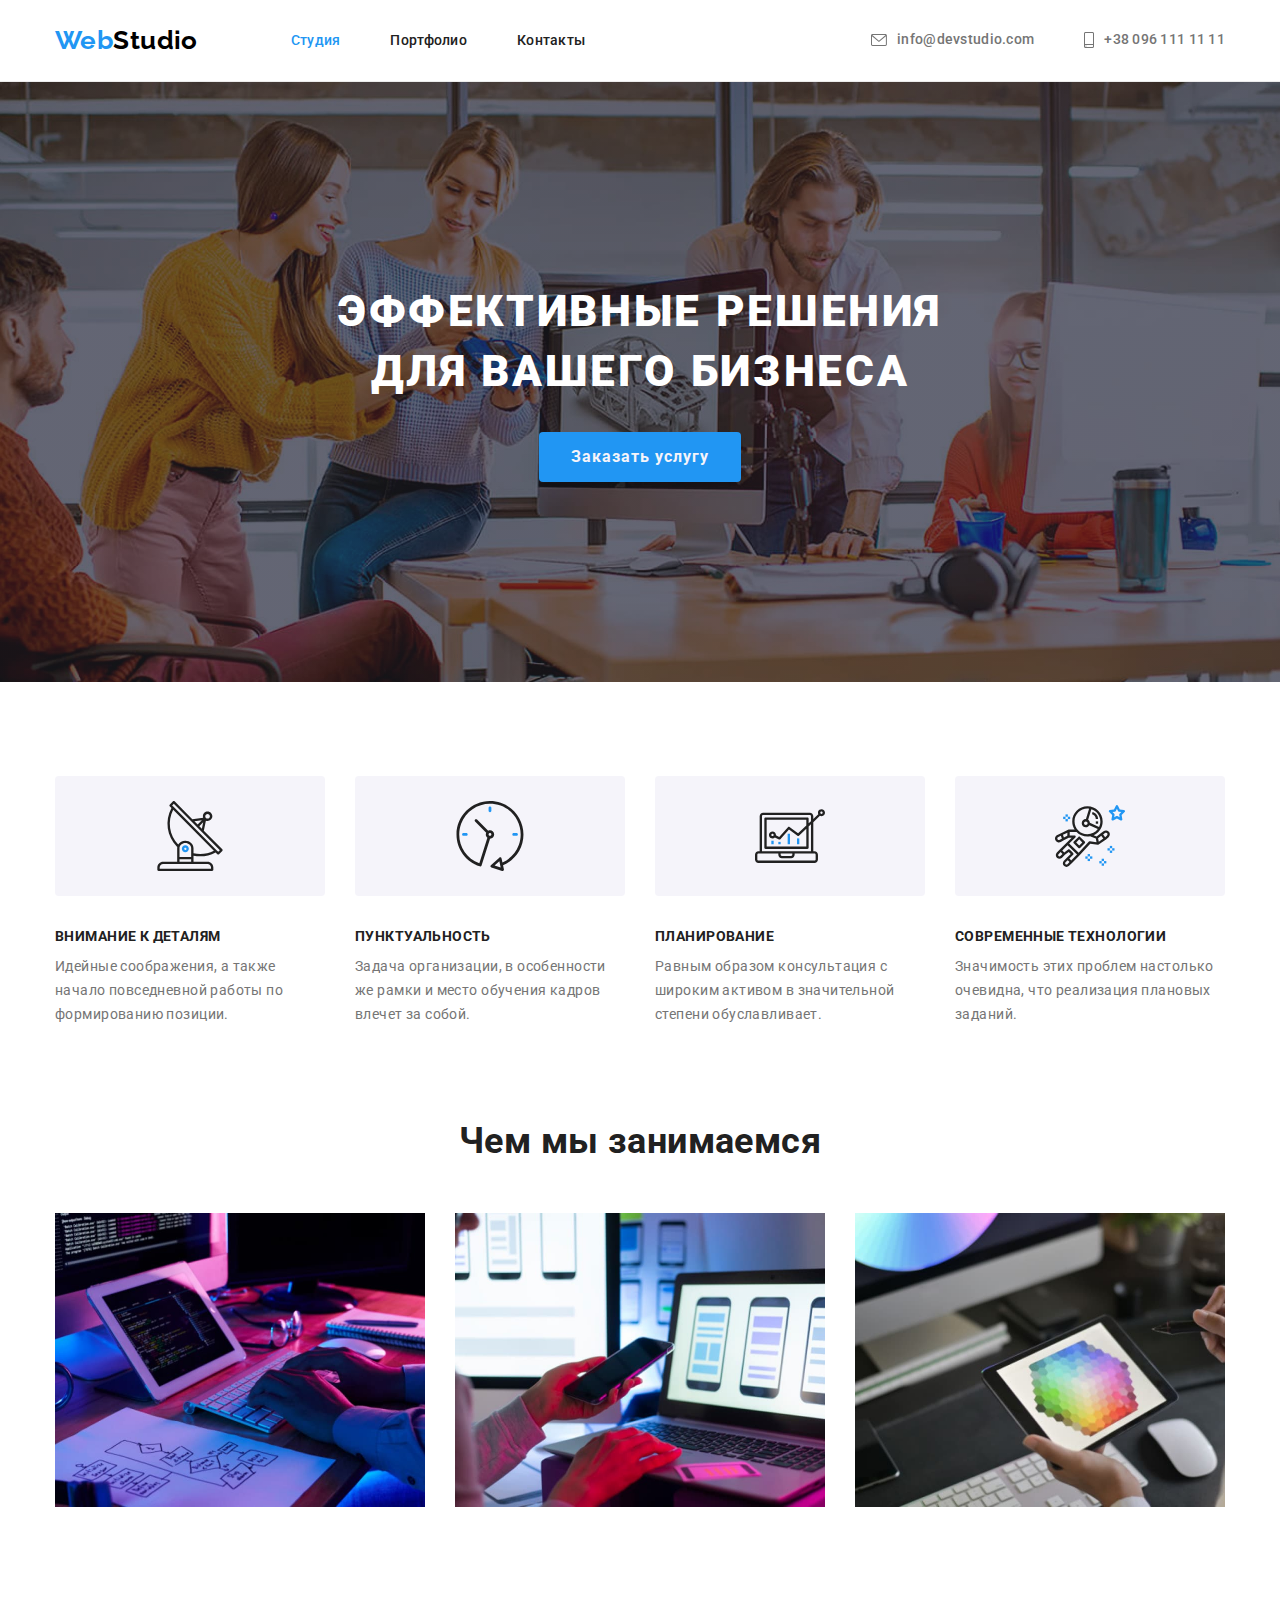
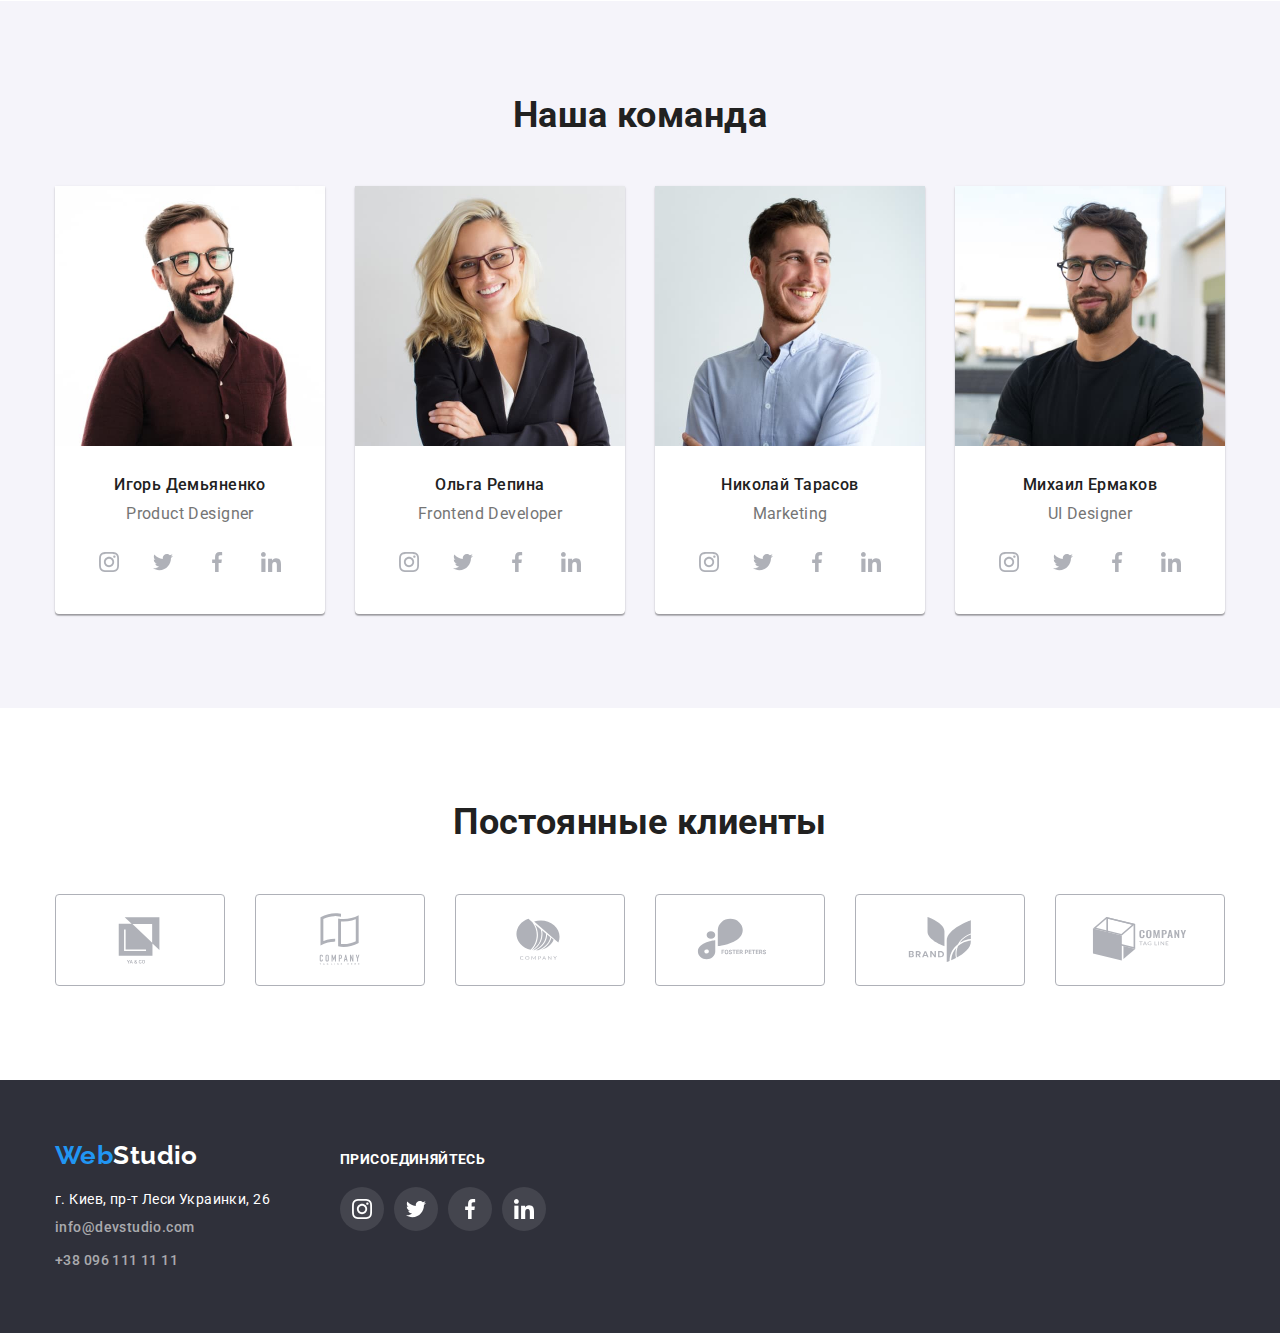
==== commit 5a37da57: "fix focus" ====
--- a/index.html
+++ b/index.html
@@ -405,7 +405,7 @@
         </div>
         <div class="footer-conect">
           <p class="footer-conect-title">присоединяйтесь</p>
-          <ul class="footer-social-list">
+          <ul class="footer-social-list list">
             <li class="social-list-items list">
               <a href="http://instagram.com" class="footer-social-list-link">
                 <svg class="social-list-icon">
--- a/css/styles.css
+++ b/css/styles.css
@@ -161,7 +161,7 @@
 .tel-item {
   fill: currentColor;
   width: 10px;
-  height: 12px;
+  height: 16px;
   margin-right: 10px;
 }
 
@@ -236,7 +236,7 @@
 
 .portfolio-item {
   width: 370px;
-  border: 1px solid rgba(238, 238, 238, 1);
+
 }
 
 .hero-button {
@@ -290,8 +290,15 @@
   
   background-color: var(--main-light-color); */
 }
-.portfolio-item:hover,
-.portfolio-item:focus {
+
+
+.portfolio {
+  display: block;
+  border: 1px solid rgba(238, 238, 238, 1);
+}
+
+.portfolio:hover,
+.portfolio:focus {
   box-shadow: 0px 1px 1px rgba(0, 0, 0, 0.12), 0px 4px 4px rgba(0, 0, 0, 0.06),
     1px 4px 6px rgba(0, 0, 0, 0.16);
 }
@@ -438,7 +445,7 @@
 }
 
 .footer-section {
-  display: flex;
+  /* display: flex; */
   padding: 60px 0;
   background-color: var(--background-dark-color);
 }
@@ -475,7 +482,7 @@
 .social-list-icon {
   width: 20px;
   height: 20px;
-  fill: currentColor;
+  /* fill: currentColor; */
 }
 
 .social-list-link {
@@ -513,6 +520,7 @@
 
 .portfolio-content {
   padding: 20px 24px;
+  border: 1px solid rgba(238, 238, 238, 1);
 }
 
 .portfolio-title {
@@ -554,9 +562,9 @@
   border-radius: 0px 0px 4px 4px;
 }
 
-.footer-conect {
-  display: block;
-}
+/* .footer-conect {
+  display: block;
+} */
 
 .footer-conect-title {
   text-transform: uppercase;
@@ -569,11 +577,12 @@
   display: flex;
   gap: 10px;
   padding: 0;
+  margin-top: 20px;
 }
 
 .footer-container {
   display: flex;
-  align-items: center;
+  align-items: baseline;
 }
 .footer-contact {
   margin-right: 70px;
@@ -593,7 +602,16 @@
   display: flex;
 }
 
-.clients-item {
+.clients-item:not(:last-child) {
+  margin-right: 30px;
+}
+
+.clients-link:hover,
+.clients-link:focus {
+  fill: var(--current-color);
+  border: 1px solid var(--current-color);
+}
+.clients-link {
   display: flex;
   align-items: center;
   justify-content: center;
@@ -603,21 +621,8 @@
   border-radius: 4px;
   fill: var(--social-icon-color);
 }
-
-.clients-item:not(:last-child) {
-  margin-right: 30px;
-}
-
-.clients-link:hover,
-.clients-link:focus {
-  fill: var(--current-color);
-  border: 1px solid var(--current-color);
-}
-.clients-link {
-  display: flex;
-  align-items: center;
-  justify-content: center;
-  width: 170px;
-  height: 92px;
+.clients-icon {
   fill: inherit;
-}
+  /* fill: currentColor; */
+
+}